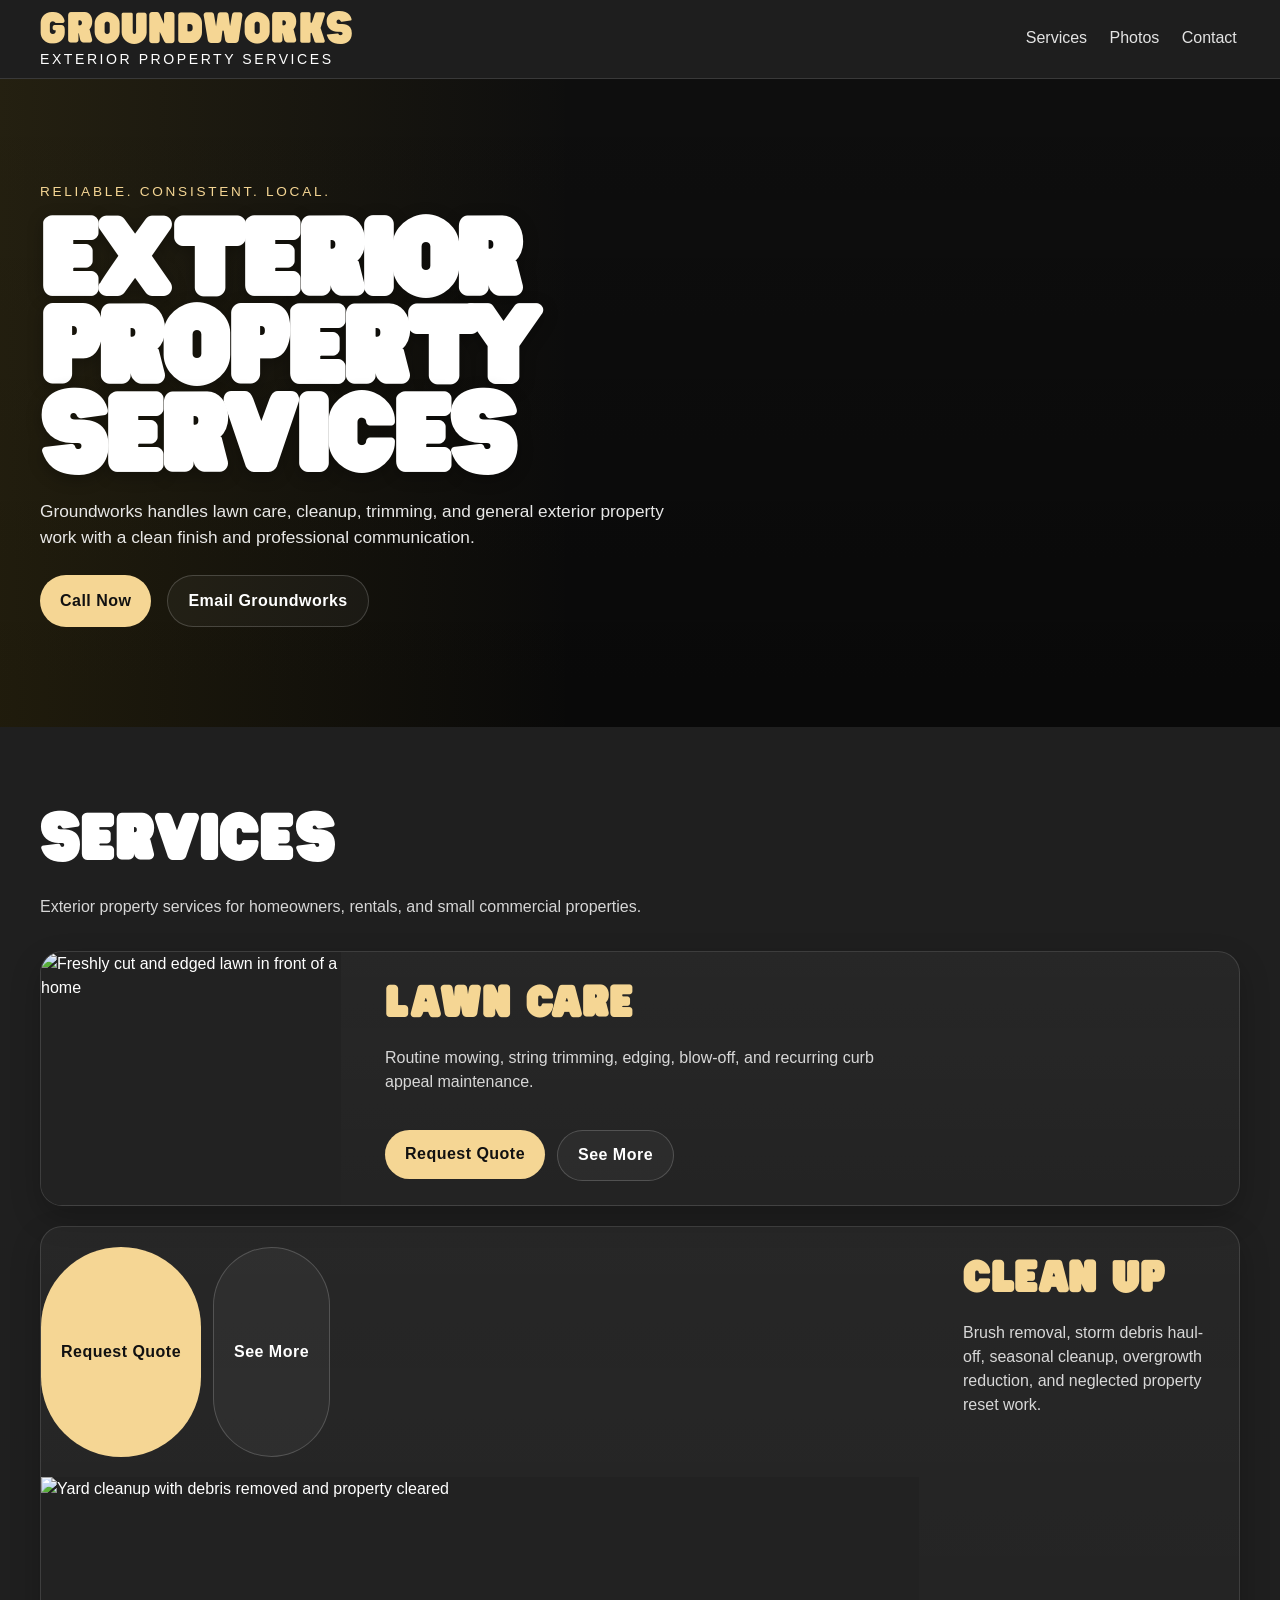
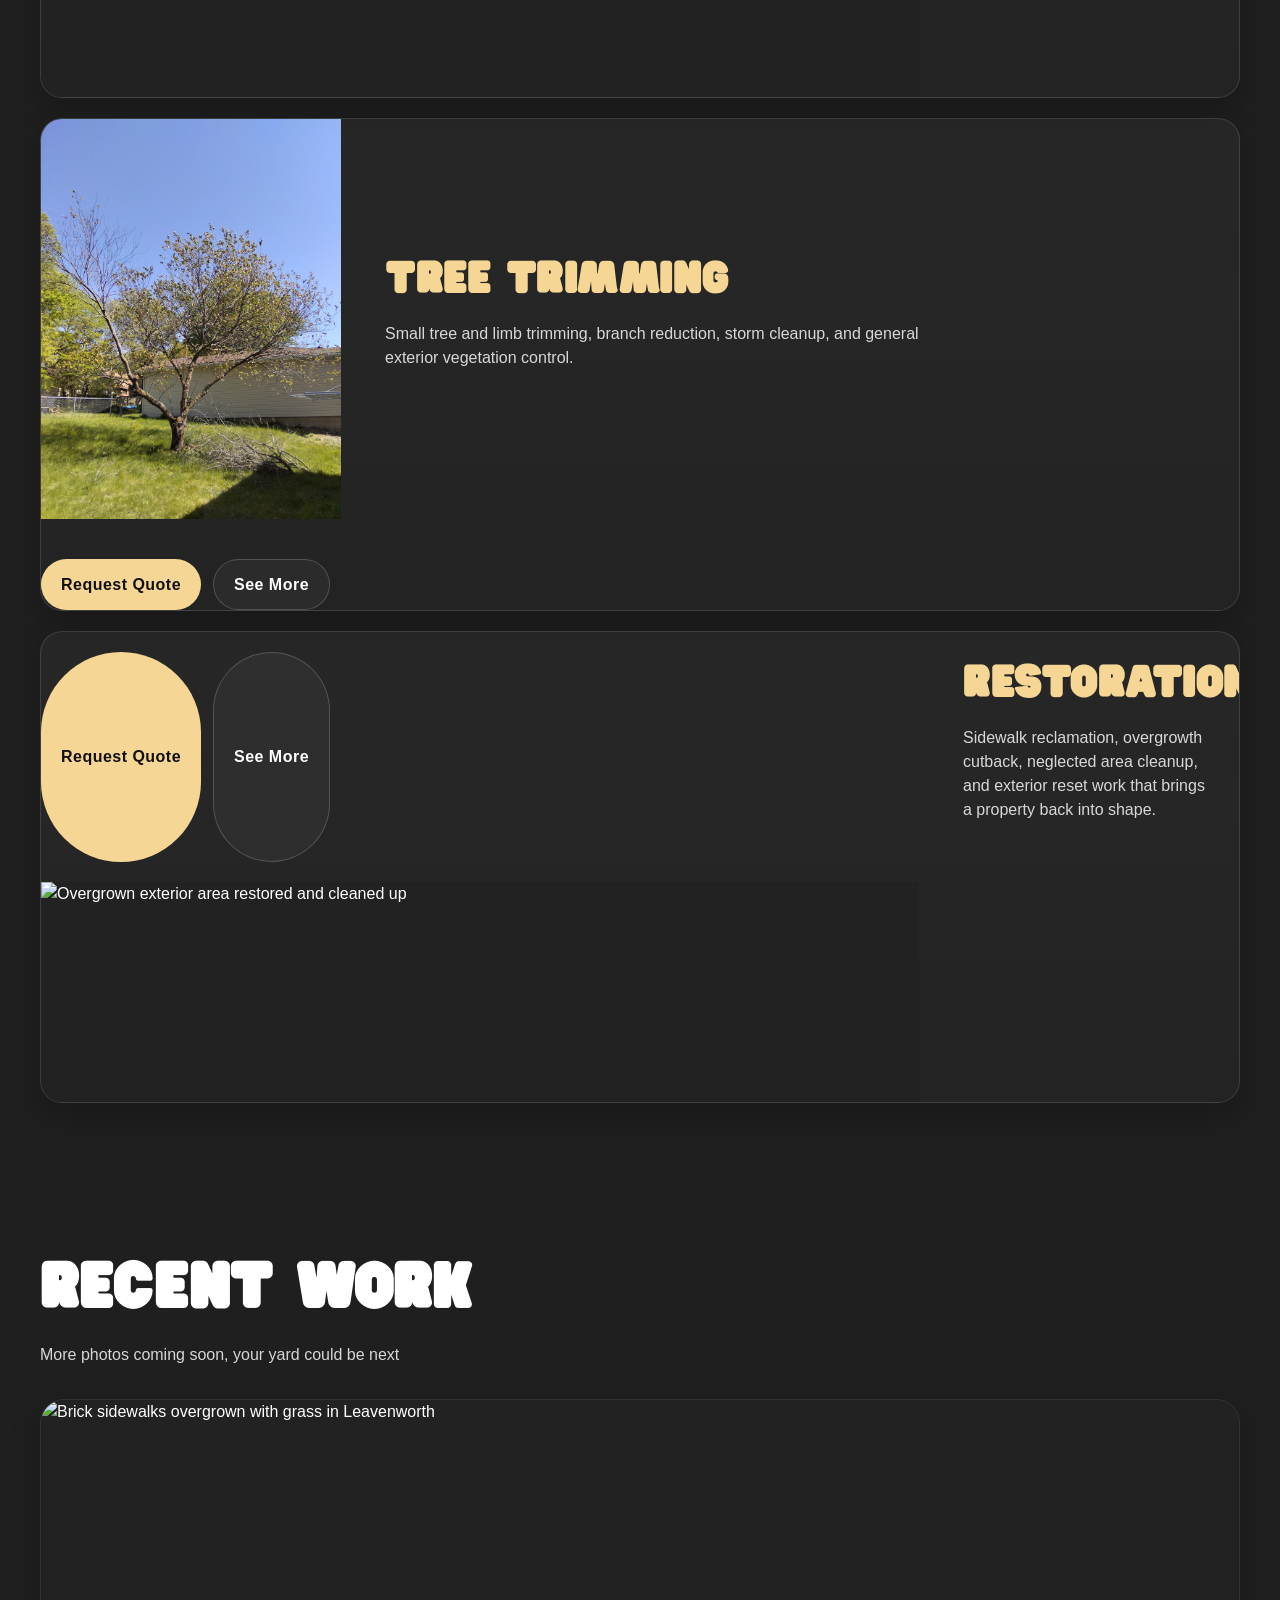
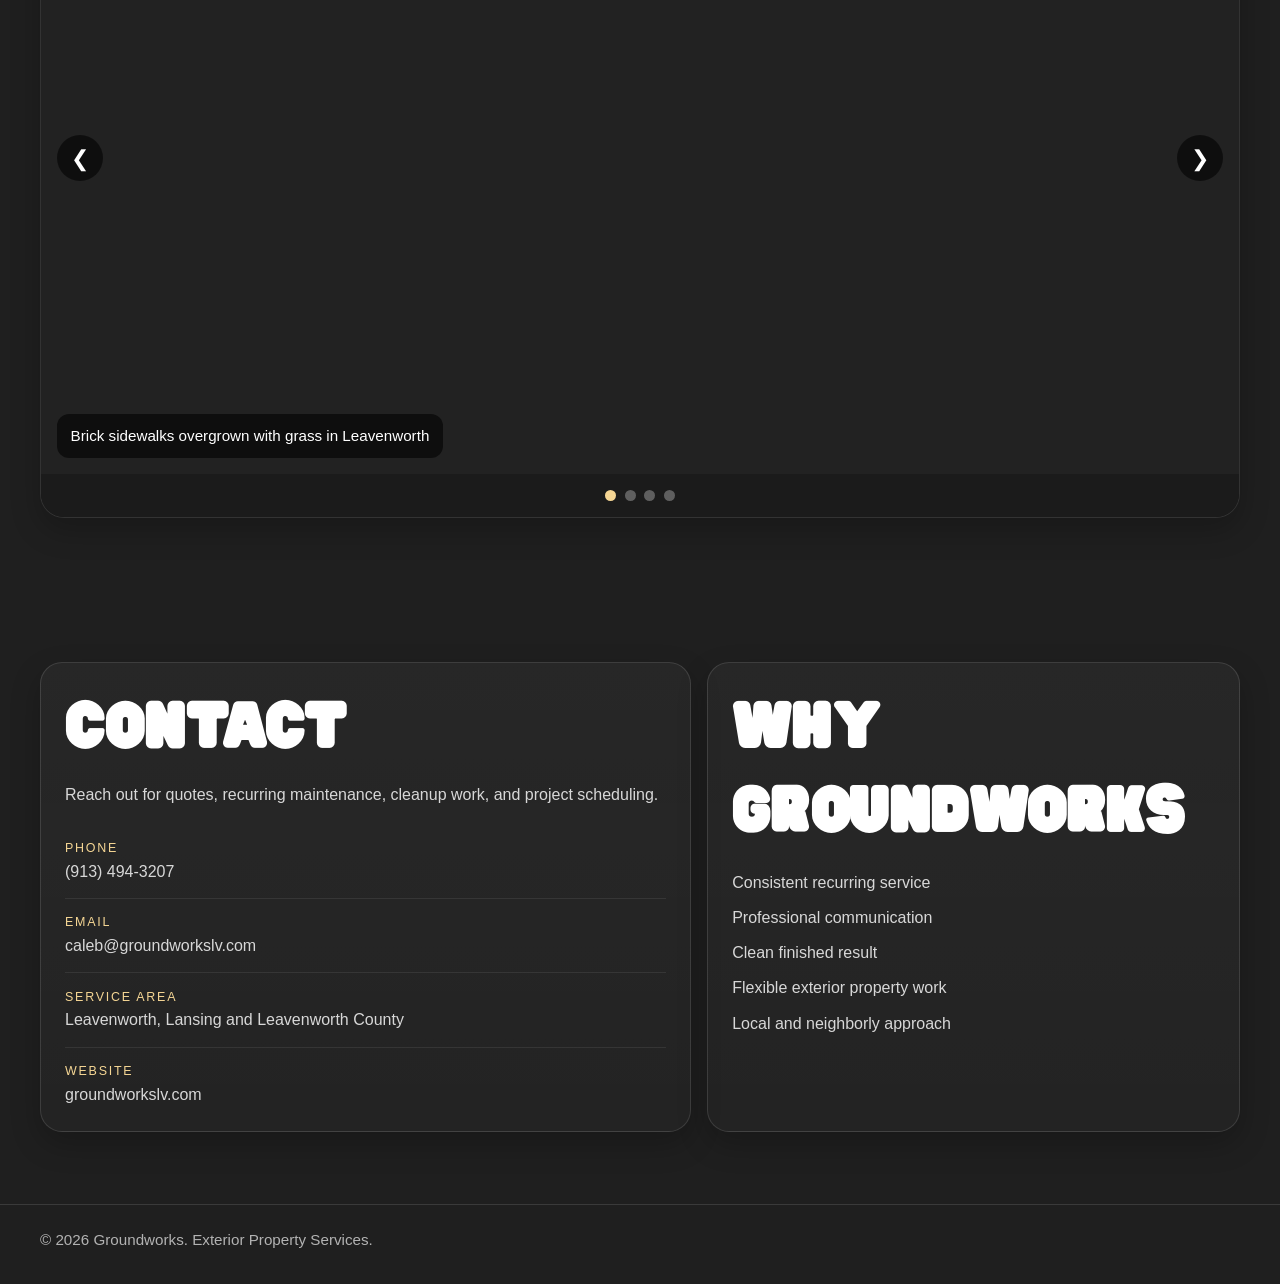
==== index.html @ 6b74489c "added service pages and buttons on main" ====
<!DOCTYPE html>
<html lang="en">
<head>
  <meta charset="UTF-8" />
  <meta name="viewport" content="width=device-width, initial-scale=1.0" />
  <title>Groundworks | Exterior Property Services</title>

  <!-- Favicon -->
  <link rel="icon" type="image/png" href="/favicon.png">

  <style>
    /* ========================================
       CUSTOM FONT SETUP
       ----------------------------------------
       Update these file paths to match your project.
       Example:
       /fonts/HitandRun-Regular.otf
       /fonts/PlacardNextWideRg.ttf
    ======================================== */
    @font-face {
      font-family: 'GroundworksDisplay';
      src: url('./fonts/HitandRun-Regular.otf') format('opentype');
      font-display: swap;
    }

    @font-face {
      font-family: 'GroundworksWide';
      src: url('./fonts/PlacardNextWideRg.ttf') format('truetype');
      font-display: swap;
    }

    /* ========================================
       BRAND VARIABLES
       b1cf94
       f5d694
       ----------------------------------------
       Replace these with your exact brand colors.
    ======================================== */
    :root {
      --bg: #1f1f1f;
      --bg-soft: #686868;
      --bg-card: #686868;
      --text: #ffffff;
      --text-soft: rgba(255, 255, 255, 0.82);
      --text-muted: rgba(255, 255, 255, 0.66);
      --accent: #f5d694;
      --border: rgba(255, 255, 255, 0.12);
      --shadow: 0 12px 30px rgba(0, 0, 0, 0.22);
      --max-width: 1200px;
      --radius: 22px;
    }

    /* ========================================
       RESET / BASE STYLES
    ======================================== */
    * {
      box-sizing: border-box;
      margin: 0;
      padding: 0;
    }

    html {
      scroll-behavior: smooth;
    }

    body {
      background: var(--bg);
      color: var(--text);
      font-family: Arial, Helvetica, sans-serif;
      line-height: 1.5;
    }

    img {
      display: block;
      width: 100%;
      height: auto;
    }

    a {
      color: inherit;
      text-decoration: none;
    }

    .container {
      width: min(100% - 2rem, var(--max-width));
      margin: 0 auto;
    }

    .section {
      padding: 4.5rem 0;
    }

    .section-title {
      font-family: 'GroundworksDisplay', Impact, sans-serif;
      font-size: clamp(2rem, 5vw, 3.5rem);
      letter-spacing: 0.04em;
      text-transform: uppercase;
      margin-bottom: 0.75rem;
    }

    .section-copy {
      max-width: 760px;
      color: var(--text-soft);
      margin-bottom: 2rem;
    }

    /* ========================================
       HEADER / NAVBAR
       ----------------------------------------
       This preserves the strong dark header look.
    ======================================== */
    .site-header {
      position: sticky;
      top: 0;
      z-index: 100;
      background: rgba(31, 31, 31, 0.94);
      border-bottom: 1px solid var(--border);
      backdrop-filter: blur(10px);
    }

    .nav-shell {
      min-height: 78px;
      display: flex;
      align-items: center;
      justify-content: space-between;
      gap: 1rem;
    }

    .brand {
      display: flex;
      flex-direction: column;
      line-height: 0.95;
    }

    .brand-main {
      font-family: 'GroundworksDisplay', Impact, sans-serif;
      font-size: clamp(1.9rem, 3vw, 2.7rem);
      text-transform: uppercase;
      color: var(--accent);
      letter-spacing: 0.04em;
    }

    .brand-sub {
      margin-top: 0.25rem;
      font-family: 'GroundworksWide', Impact, sans-serif;
      font-size: 0.88rem;
      text-transform: uppercase;
      letter-spacing: 0.18em;
      color: var(--text);
    }

    .nav-links {
      display: flex;
      align-items: center;
      gap: 1rem;
      flex-wrap: wrap;
    }

    .nav-links a {
      padding: 0.35rem 0.2rem;
      color: rgba(255,255,255,0.88);
      border-bottom: 2px solid transparent;
      transition: 0.2s ease;
    }

    .nav-links a:hover {
      color: var(--accent);
      border-color: var(--accent);
    }

    /* ========================================
       HERO
       ----------------------------------------
       Replace images/hero.jpg with your real image.
    ======================================== */
    .hero {
      position: relative;
      overflow: hidden;
      background:
        linear-gradient(rgba(0,0,0,0.55), rgba(0,0,0,0.72)),
        url('images/hero.jpg') center / cover no-repeat;
    }

    .hero::after {
      content: '';
      position: absolute;
      inset: 0;
      background: linear-gradient(90deg, rgba(215,177,38,0.11), transparent 45%);
      pointer-events: none;
    }

    .hero-inner {
      position: relative;
      z-index: 1;
      min-height: 72vh;
      display: grid;
      align-items: center;
      padding: 5rem 0;
    }

    .hero-copy {
      max-width: 780px;
    }

    .eyebrow {
      display: inline-block;
      margin-bottom: 1rem;
      font-size: 0.85rem;
      color: var(--accent);
      text-transform: uppercase;
      letter-spacing: 0.2em;
    }

    .hero h1 {
      font-family: 'GroundworksDisplay', Impact, sans-serif;
      font-size: clamp(3rem, 8vw, 6rem);
      line-height: 0.92;
      text-transform: uppercase;
      margin-bottom: 1rem;
      text-shadow: 0 4px 16px rgba(0,0,0,0.3);
    }

    .hero p {
      max-width: 650px;
      font-size: 1.08rem;
      color: rgba(255,255,255,0.9);
      margin-bottom: 1.5rem;
    }

    .hero-actions {
      display: flex;
      flex-wrap: wrap;
      gap: 1rem;
    }

    .btn {
      display: inline-flex;
      align-items: center;
      justify-content: center;
      min-height: 48px;
      padding: 0.8rem 1.25rem;
      border-radius: 999px;
      font-weight: 700;
      letter-spacing: 0.03em;
      transition: 0.2s ease;
    }

    .btn-primary {
      background: var(--accent);
      color: #111111;
    }

    .btn-primary:hover {
      transform: translateY(-1px);
      filter: brightness(1.04);
    }

    .btn-secondary {
      background: rgba(255,255,255,0.04);
      border: 1px solid rgba(255,255,255,0.18);
      color: var(--text);
    }

    .btn-secondary:hover {
      color: var(--accent);
      border-color: var(--accent);
    }

    /* ========================================
       SERVICES GRID
    ======================================== */
    .services-grid {
      display: grid;
      grid-template-columns: repeat(3, minmax(0, 1fr));
      gap: 1rem;
    }

    .service-card {
      background: linear-gradient(180deg, rgba(255,255,255,0.04), rgba(255,255,255,0.02));
      border: 1px solid var(--border);
      border-radius: var(--radius);
      padding: 1.5rem;
      box-shadow: var(--shadow);
    }

    .service-card h3 {
      font-family: 'GroundworksWide', Impact, sans-serif;
      font-size: 1.25rem;
      letter-spacing: 0.04em;
      text-transform: uppercase;
      color: var(--accent);
      margin-bottom: 0.65rem;
    }

    .service-card p {
      color: var(--text-soft);
      font-size: 0.98rem;
    }

    /* Keeps service cards organized with button at bottom */
    .service-card {
      display: flex;
      flex-direction: column;
      gap: 0.85rem;
    }

    /* Pushes the service card button to the bottom */
    .service-card .btn {
      margin-top: auto;
      width: fit-content;
    }

    /*Keeps buttons side-by-side*/
    .service-actions {
      display: flex;
      gap: 0.75rem;
      flex-wrap: wrap;
      margin-top: 1.25rem;
    }




    /* ========================================
       PHOTO CAROUSEL
       ----------------------------------------
       Replace the image paths with your real photos.
       Add or remove slides as needed.
    ======================================== */
    .carousel-shell {
      position: relative;
      border: 1px solid var(--border);
      border-radius: 24px;
      overflow: hidden;
      background: #171717;
      box-shadow: var(--shadow);
    }

    .carousel-track {
      display: flex;
      transition: transform 0.35s ease;
      will-change: transform;
    }

    .slide {
      min-width: 100%;
      position: relative;
      aspect-ratio: 16 / 9;
      background: #222222;
    }

    .slide img {
      width: 100%;
      height: 100%;
      object-fit: cover;
    }

    .slide-caption {
      position: absolute;
      left: 1rem;
      bottom: 1rem;
      max-width: calc(100% - 2rem);
      background: rgba(0,0,0,0.6);
      color: var(--text);
      padding: 0.65rem 0.85rem;
      border-radius: 12px;
      font-size: 0.95rem;
    }

    .carousel-btn {
      position: absolute;
      top: 50%;
      transform: translateY(-50%);
      z-index: 2;
      width: 46px;
      height: 46px;
      border: none;
      border-radius: 999px;
      background: rgba(0,0,0,0.58);
      color: #ffffff;
      font-size: 1.4rem;
      cursor: pointer;
    }

    .carousel-btn:hover {
      background: rgba(215,177,38,0.95);
      color: #111111;
    }

    .carousel-btn.prev {
      left: 1rem;
    }

    .carousel-btn.next {
      right: 1rem;
    }

    .carousel-dots {
      display: flex;
      justify-content: center;
      gap: 0.55rem;
      padding: 1rem;
      background: #1b1b1b;
    }

    .dot {
      width: 11px;
      height: 11px;
      border: none;
      border-radius: 999px;
      background: rgba(255,255,255,0.3);
      cursor: pointer;
    }

    .dot.active {
      background: var(--accent);
    }

    /* ========================================
       CONTACT SECTION
    ======================================== */
    .contact-grid {
      display: grid;
      grid-template-columns: 1.1fr 0.9fr;
      gap: 1rem;
    }

    .contact-card,
    .info-card {
      background: linear-gradient(180deg, rgba(255,255,255,0.04), rgba(255,255,255,0.02));
      border: 1px solid var(--border);
      border-radius: var(--radius);
      padding: 1.5rem;
      box-shadow: var(--shadow);
    }

    .contact-list {
      display: grid;
      gap: 0.9rem;
      margin-top: 1rem;
    }

    .contact-item {
      padding-bottom: 0.9rem;
      border-bottom: 1px solid rgba(255,255,255,0.08);
    }

    .contact-item:last-child {
      padding-bottom: 0;
      border-bottom: none;
    }

    .contact-label {
      font-size: 0.78rem;
      text-transform: uppercase;
      letter-spacing: 0.14em;
      color: var(--accent);
      margin-bottom: 0.12rem;
    }

    .contact-value {
      color: var(--text-soft);
      font-size: 1rem;
      word-break: break-word;
    }

    .mini-list {
      display: grid;
      gap: 0.7rem;
      margin-top: 1rem;
      color: var(--text-soft);
    }

    /* ========================================
       FOOTER
    ======================================== */
    .site-footer {
      border-top: 1px solid var(--border);
      padding: 1.5rem 0 2rem;
      color: var(--text-muted);
      font-size: 0.95rem;
    }

    /* ========================================
       MOBILE STYLES
    ======================================== */
    @media (max-width: 900px) {
      .services-grid,
      .contact-grid {
        grid-template-columns: 1fr;
      }
    }

    @media (max-width: 700px) {
      .nav-shell {
        flex-direction: column;
        align-items: flex-start;
        padding: 1rem 0;
      }

      .nav-links {
        justify-content: flex-start;
      }

      .hero-inner {
        min-height: auto;
        padding: 4rem 0;
      }

      .section {
        padding: 3.5rem 0;
      }

      .carousel-btn {
        width: 40px;
        height: 40px;
      }
    }

    /* ========================================
    STACKED SERVICES SECTION
    Alternating wide cards like the mockup
    ======================================== */
      .services-stack {
        display: grid;
        gap: 1.25rem;
      }

      .service-row {
        display: grid;
        grid-template-columns: 300px 1fr;
        gap: 1.25rem;
        align-items: stretch;
        background: linear-gradient(180deg, rgba(255,255,255,0.04), rgba(255,255,255,0.02));
        border: 1px solid var(--border);
        border-radius: var(--radius);
        overflow: hidden;
        box-shadow: var(--shadow);
      }

      .service-row-reverse {
        grid-template-columns: 1fr 300px;
      }

      .service-row-reverse .service-media {
        order: 2;
      }

      .service-row-reverse .service-content {
        order: 1;
      }

      .service-media {
        min-height: 220px;
        background: #222222;
      }

      .service-media img {
        width: 100%;
        height: 100%;
        object-fit: cover;
      }

      .service-content {
        display: flex;
        flex-direction: column;
        justify-content: center;
        padding: 1.5rem;
      }

      .service-content h3 {
        font-family: 'GroundworksDisplay', Impact, sans-serif;
        font-size: clamp(1.5rem, 4vw, 2.4rem);
        letter-spacing: 0.04em;
        text-transform: uppercase;
        color: var(--accent);
        margin-bottom: 0.75rem;
      }

      .service-content p {
        color: var(--text-soft);
        font-size: 1rem;
        max-width: 60ch;
        margin-bottom: 1rem;
      }

      .service-content .btn {
        align-self: flex-start;
      }

@media (max-width: 900px) {
  .service-row,
  .service-row-reverse {
    grid-template-columns: 1fr;
  }

  .service-row-reverse .service-media,
  .service-row-reverse .service-content {
    order: initial;
  }

  .service-media {
    min-height: 220px;
  }
}
  </style>
</head>
<body>
  <!-- ========================================
       HEADER
       ----------------------------------------
       Keep this if you want the same header style site-wide.
    ======================================== -->
  <header class="site-header">
    <div class="container nav-shell">
      <a href="#top" class="brand">
        <span class="brand-main">Groundworks</span>
        <span class="brand-sub">Exterior Property Services</span>
      </a>

      <nav class="nav-links">
        <a href="#services">Services</a>
        <a href="#photos">Photos</a>
        <a href="#contact">Contact</a>
      </nav>
    </div>
  </header>

  <main id="top">
    <!-- ========================================
         HERO
         ----------------------------------------
         Main intro section.
         Replace the phone, email, and hero image.
    ======================================== -->
    <section class="hero">
      <div class="container hero-inner">
        <div class="hero-copy">
          <span class="eyebrow">Reliable. Consistent. Local.</span>
          <h1>Exterior Property Services</h1>
          <p>
            Groundworks handles lawn care, cleanup, trimming, and general exterior property work with a clean finish and professional communication.
          </p>

          <div class="hero-actions">
            <a class="btn btn-primary" href="tel:9134943207">Call Now</a>
            <a class="btn btn-secondary" href="mailto:caleb@groundworkslv.com">Email Groundworks</a>
          </div>
        </div>
      </div>
    </section>

    <!-- ========================================
     SERVICES
     Replace the current 3-card grid with this
    ======================================== -->
    <section id="services" class="section">
      <div class="container">
        <h2 class="section-title">Services</h2>
        <p class="section-copy">
          Exterior property services for homeowners, rentals, and small commercial properties.
        </p>

        <div class="services-stack">
          <article class="service-row">
            <div class="service-media">
              <img src="images/IMG_0556.jpg" alt="Freshly cut and edged lawn in front of a home" />
            </div>

            <div class="service-content">
              <h3>Lawn Care</h3>
              <p>
                Routine mowing, string trimming, edging, blow-off, and recurring curb appeal maintenance.
              </p>
            <div class="service-actions">
              <a class="btn btn-primary" href="quote.html">
                Request Quote
              </a>

              <a class="btn btn-secondary" href="lawn-care.html">
                See More
              </a>
            </div>
            </div>
          </article>

          <article class="service-row service-row-reverse">
            <div class="service-media">
              <img src="images/IMG_0481.jpg" alt="Yard cleanup with debris removed and property cleared" />
            </div>

            <div class="service-content">
              <h3>Clean Up</h3>
              <p>
                Brush removal, storm debris haul-off, seasonal cleanup, overgrowth reduction, and neglected property reset work.
              </p>
            </div>
                        <div class="service-actions">
              <a class="btn btn-primary" href="quote.html">
                Request Quote
              </a>

              <a class="btn btn-secondary" href="clean-up.html">
                See More
              </a>
            </div>
          </article>

          <article class="service-row">
            <div class="service-media">
              <img src="images/IMG_0544.jpg" alt="Tree limbs being trimmed back from a yard" />
            </div>

            <div class="service-content">
              <h3>Tree Trimming</h3>
              <p>
                Small tree and limb trimming, branch reduction, storm cleanup, and general exterior vegetation control.
              </p>
            </div>
                        <div class="service-actions">
              <a class="btn btn-primary" href="quote.html">
                Request Quote
              </a>

              <a class="btn btn-secondary" href="tree-trimming.html">
                See More
              </a>
            </div>
          </article>

          <article class="service-row service-row-reverse">
            <div class="service-media">
              <img src="images/IMG_0559.jpg" alt="Overgrown exterior area restored and cleaned up" />
            </div>

            <div class="service-content">
              <h3>Restoration</h3>
              <p>
                Sidewalk reclamation, overgrowth cutback, neglected area cleanup, and exterior reset work that brings a property back into shape.
              </p>
            </div>
                        <div class="service-actions">
              <a class="btn btn-primary" href="quote.html">
                Request Quote
              </a>

              <a class="btn btn-secondary" href="restoration.html">
                See More
              </a>
            </div>
          </article>
        </div>
      </div>
    </section>

    <!-- ========================================
         PHOTO CAROUSEL
         ----------------------------------------
         Replace each image src with your real photos.
         Add more .slide blocks if needed.
    ======================================== -->
    <section id="photos" class="section">
      <div class="container">
        <h2 class="section-title">Recent Work</h2>
        <p class="section-copy">
          More photos coming soon, your yard could be next
        </p>

        <div class="carousel-shell" aria-label="Project photos carousel">
          <button class="carousel-btn prev" type="button" aria-label="Previous photo">&#10094;</button>

          <div class="carousel-track">
            <div class="slide">
              <img src="images/100_0237.JPG" alt="Brick sidewalks overgrown with grass in Leavenworth" />
              <div class="slide-caption">Brick sidewalks overgrown with grass in Leavenworth</div>
            </div>

            <div class="slide">
              <img src="images/IMG_0558.jpg" alt="Brick sidewalks now trimmed and edged clean" />
              <div class="slide-caption">Sidewalk reclamation - Work in Progress</div>
            </div>

            <div class="slide">
              <img src="images/100_0317.JPG" alt="A 1000lb branch from an oak tree, on top of a smashed mailbox in a front yard of a house" />
              <div class="slide-caption">Fallen branches after storms can be a nuisance - wood's pretty heavy</div>
            </div>

            <div class="slide">
              <img src="images/IMG_0437.jpg" alt="The branch all chopped up seperated into piles by the curb" />
              <div class="slide-caption">Brush removal and property cleanup</div>
            </div>


          </div>

          <button class="carousel-btn next" type="button" aria-label="Next photo">&#10095;</button>

          <div class="carousel-dots" aria-label="Carousel navigation">
            <button class="dot active" type="button" aria-label="Go to slide 1"></button>
            <button class="dot" type="button" aria-label="Go to slide 2"></button>
            <button class="dot" type="button" aria-label="Go to slide 3"></button>
            <button class="dot" type="button" aria-label="Go to slide 4"></button>
          </div>
        </div>
      </div>
    </section>

    <!-- ========================================
         CONTACT
         ----------------------------------------
         Replace every placeholder with your real contact info.
    ======================================== -->
    <section id="contact" class="section">
      <div class="container contact-grid">
        <div class="contact-card">
          <h2 class="section-title">Contact</h2>
          <p class="section-copy">
            Reach out for quotes, recurring maintenance, cleanup work, and project scheduling.
          </p>

          <div class="contact-list">
            <div class="contact-item">
              <div class="contact-label">Phone</div>
              <div class="contact-value"><a href="tel:9134943207">(913) 494-3207</a></div>
            </div>

            <div class="contact-item">
              <div class="contact-label">Email</div>
              <div class="contact-value"><a href="mailto:caleb@groundworkslv.com">caleb@groundworkslv.com</a></div>
            </div>

            <div class="contact-item">
              <div class="contact-label">Service Area</div>
              <div class="contact-value">Leavenworth, Lansing and Leavenworth County</div>
            </div>

            <div class="contact-item">
              <div class="contact-label">Website</div>
              <div class="contact-value"><a href="https://groundworkslv.com">groundworkslv.com</a></div>
            </div>
          </div>
        </div>

        <aside class="info-card">
          <h2 class="section-title">Why Groundworks</h2>
          <div class="mini-list">
            <div>Consistent recurring service</div>
            <div>Professional communication</div>
            <div>Clean finished result</div>
            <div>Flexible exterior property work</div>
            <div>Local and neighborly approach</div>
          </div>
        </aside>
      </div>
    </section>
  </main>

  <footer class="site-footer">
    <div class="container">
      <p>© 2026 Groundworks. Exterior Property Services.</p>
    </div>
  </footer>

  <script>
    /* ========================================
       SIMPLE CAROUSEL LOGIC
       ----------------------------------------
       This powers the photo slider.
       It is plain JavaScript so you can drop this
       straight into a static HTML file.
    ======================================== */
    const track = document.querySelector('.carousel-track');
    const slides = Array.from(document.querySelectorAll('.slide'));
    const prevButton = document.querySelector('.carousel-btn.prev');
    const nextButton = document.querySelector('.carousel-btn.next');
    const dots = Array.from(document.querySelectorAll('.dot'));

    let currentIndex = 0;

    // Moves the slide strip to the current index.
    function updateCarousel() {
      track.style.transform = `translateX(-${currentIndex * 100}%)`;

      dots.forEach((dot, index) => {
        dot.classList.toggle('active', index === currentIndex);
      });
    }

    // Shows the next slide and loops back to the start.
    nextButton.addEventListener('click', () => {
      currentIndex = (currentIndex + 1) % slides.length;
      updateCarousel();
    });

    // Shows the previous slide and loops to the end.
    prevButton.addEventListener('click', () => {
      currentIndex = (currentIndex - 1 + slides.length) % slides.length;
      updateCarousel();
    });

    // Lets each dot jump directly to its slide.
    dots.forEach((dot, index) => {
      dot.addEventListener('click', () => {
        currentIndex = index;
        updateCarousel();
      });
    });

    // Auto-advance every 5 seconds.
    // Delete this block if you do not want auto-rotation.
    setInterval(() => {
      currentIndex = (currentIndex + 1) % slides.length;
      updateCarousel();
    }, 5000);
  </script>
</body>
</html>
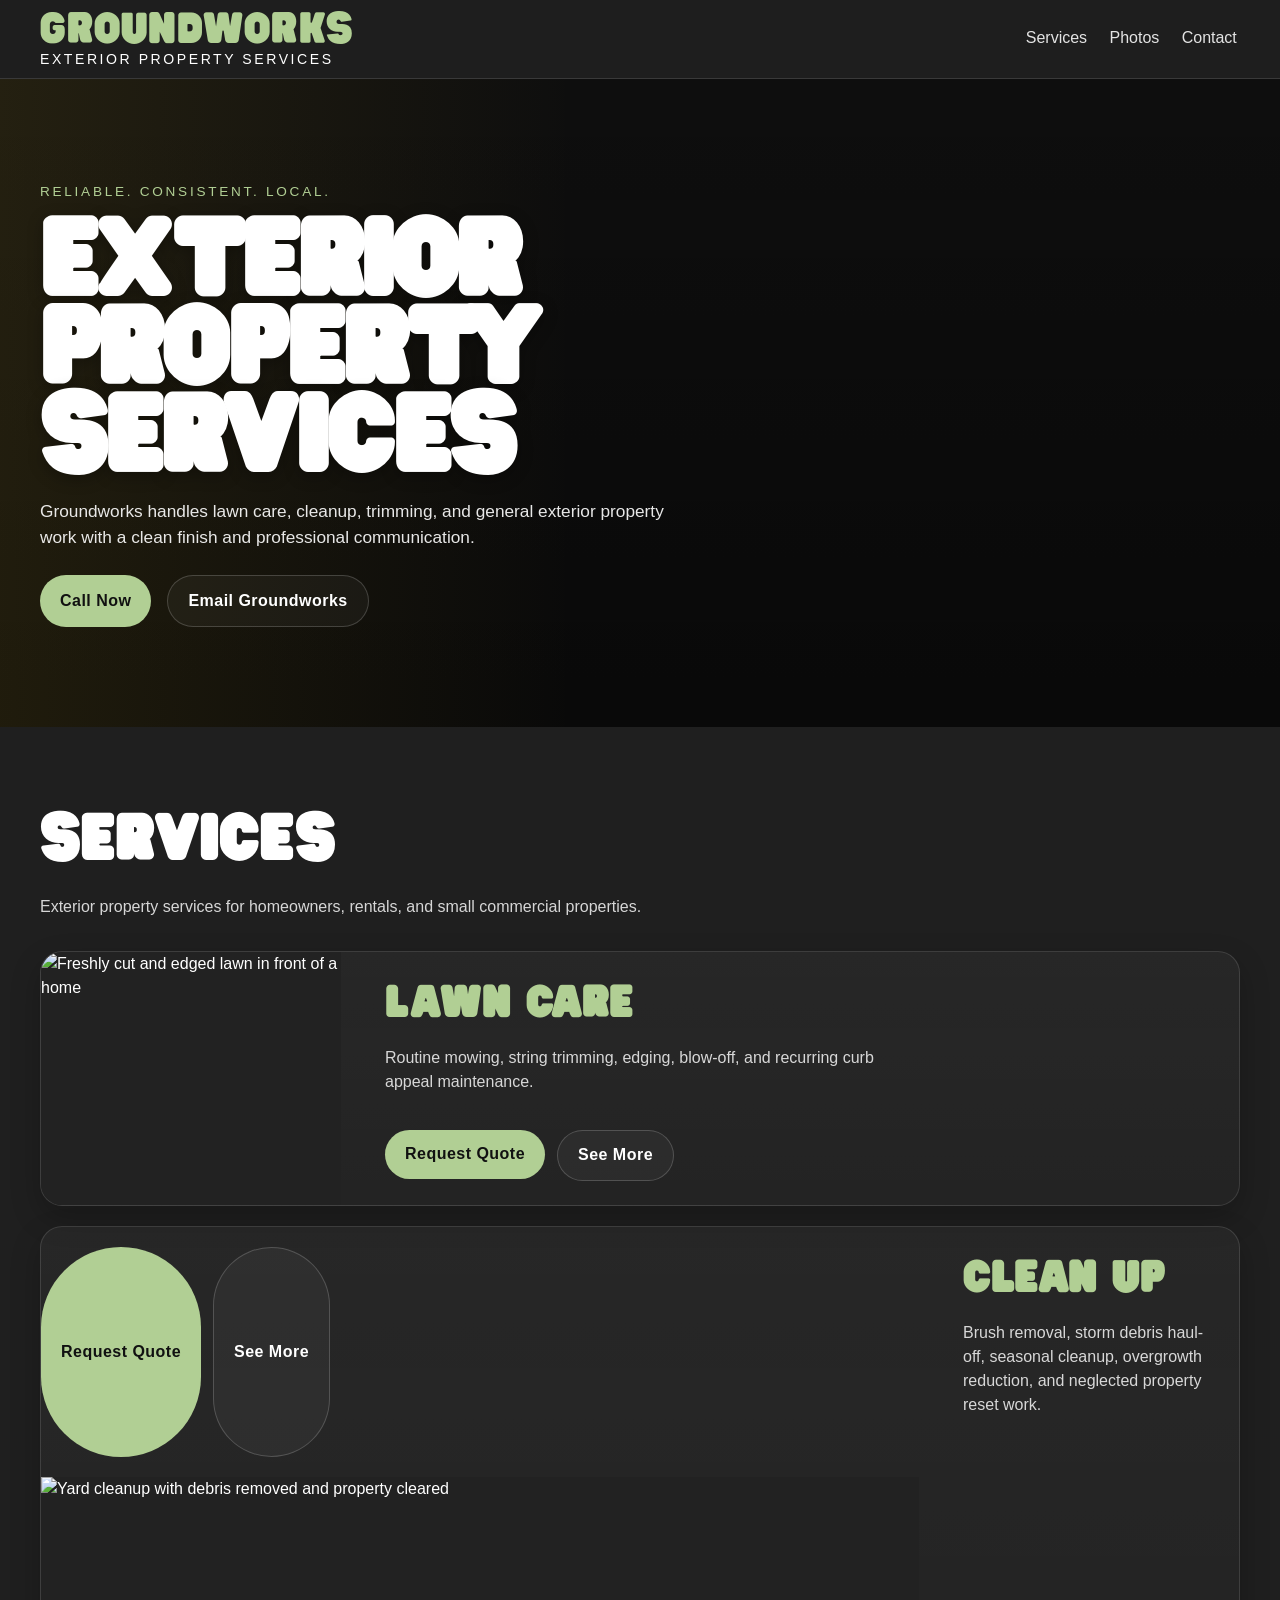
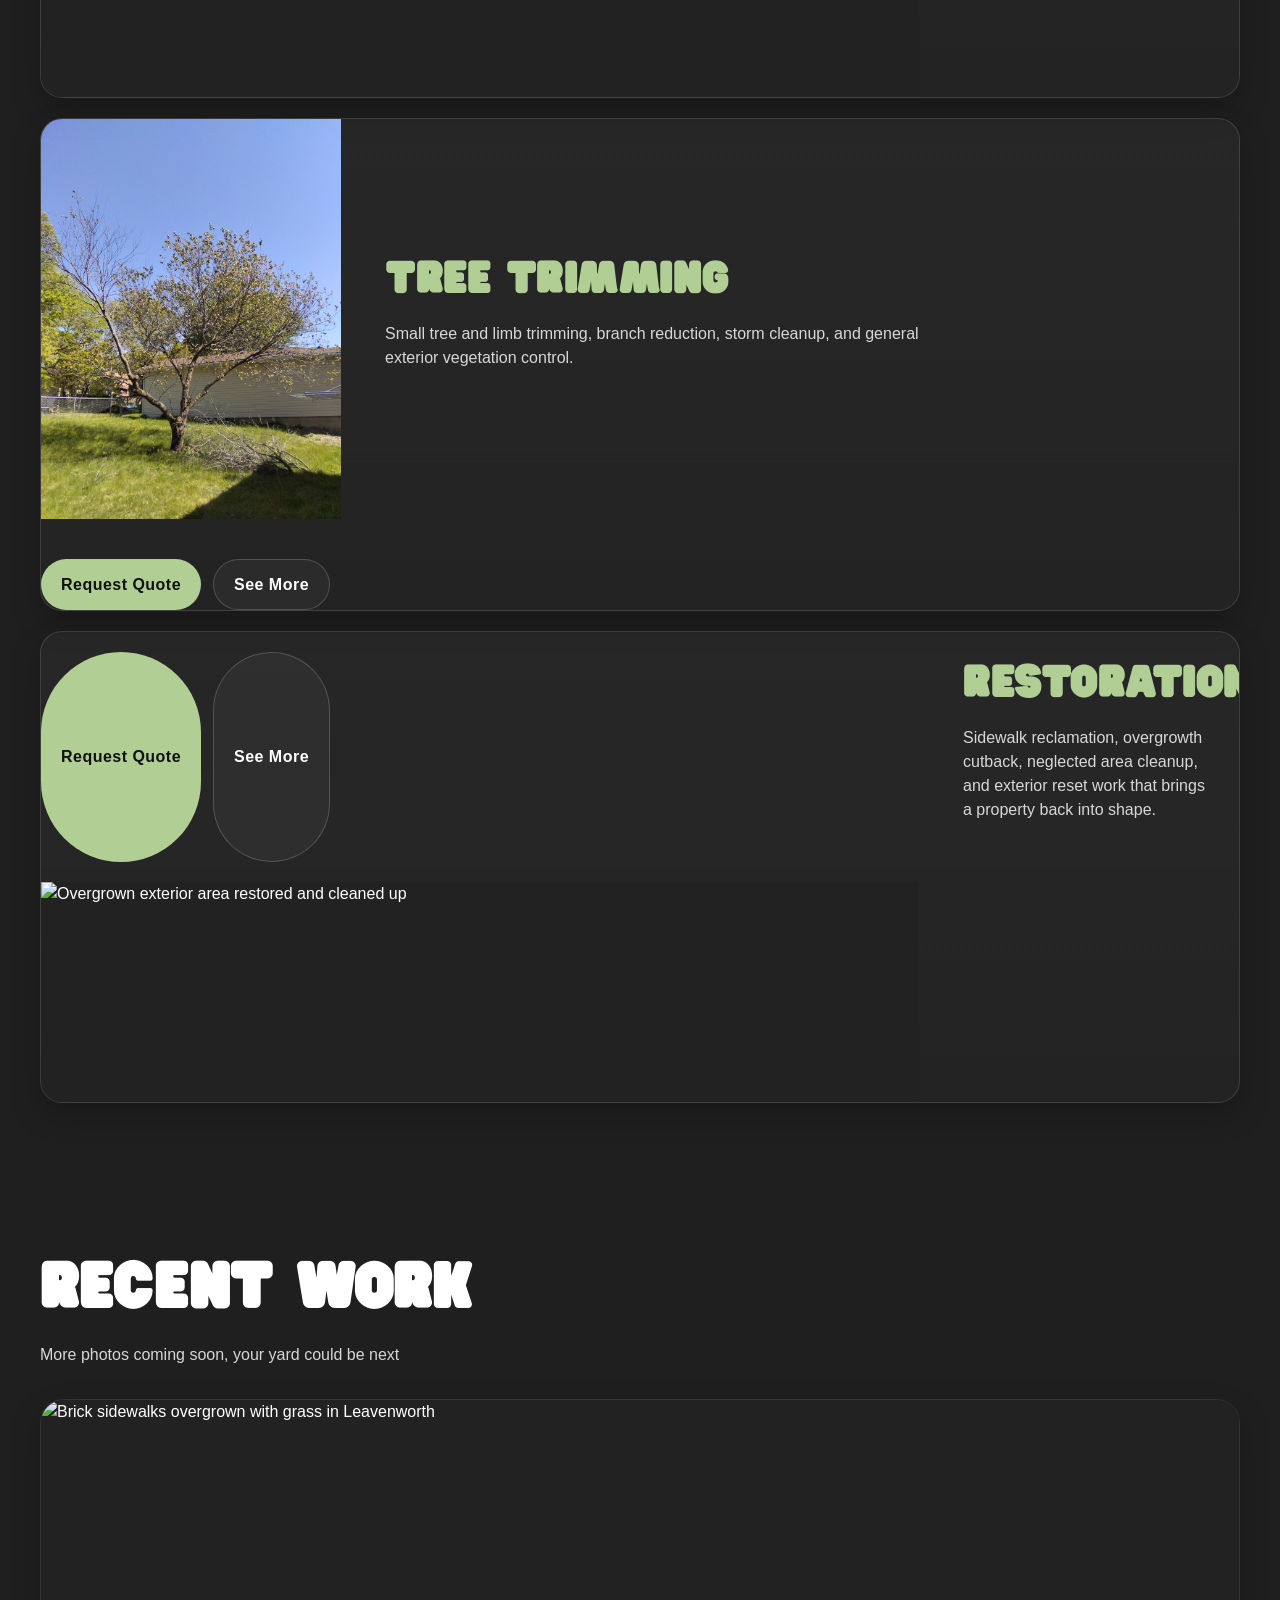
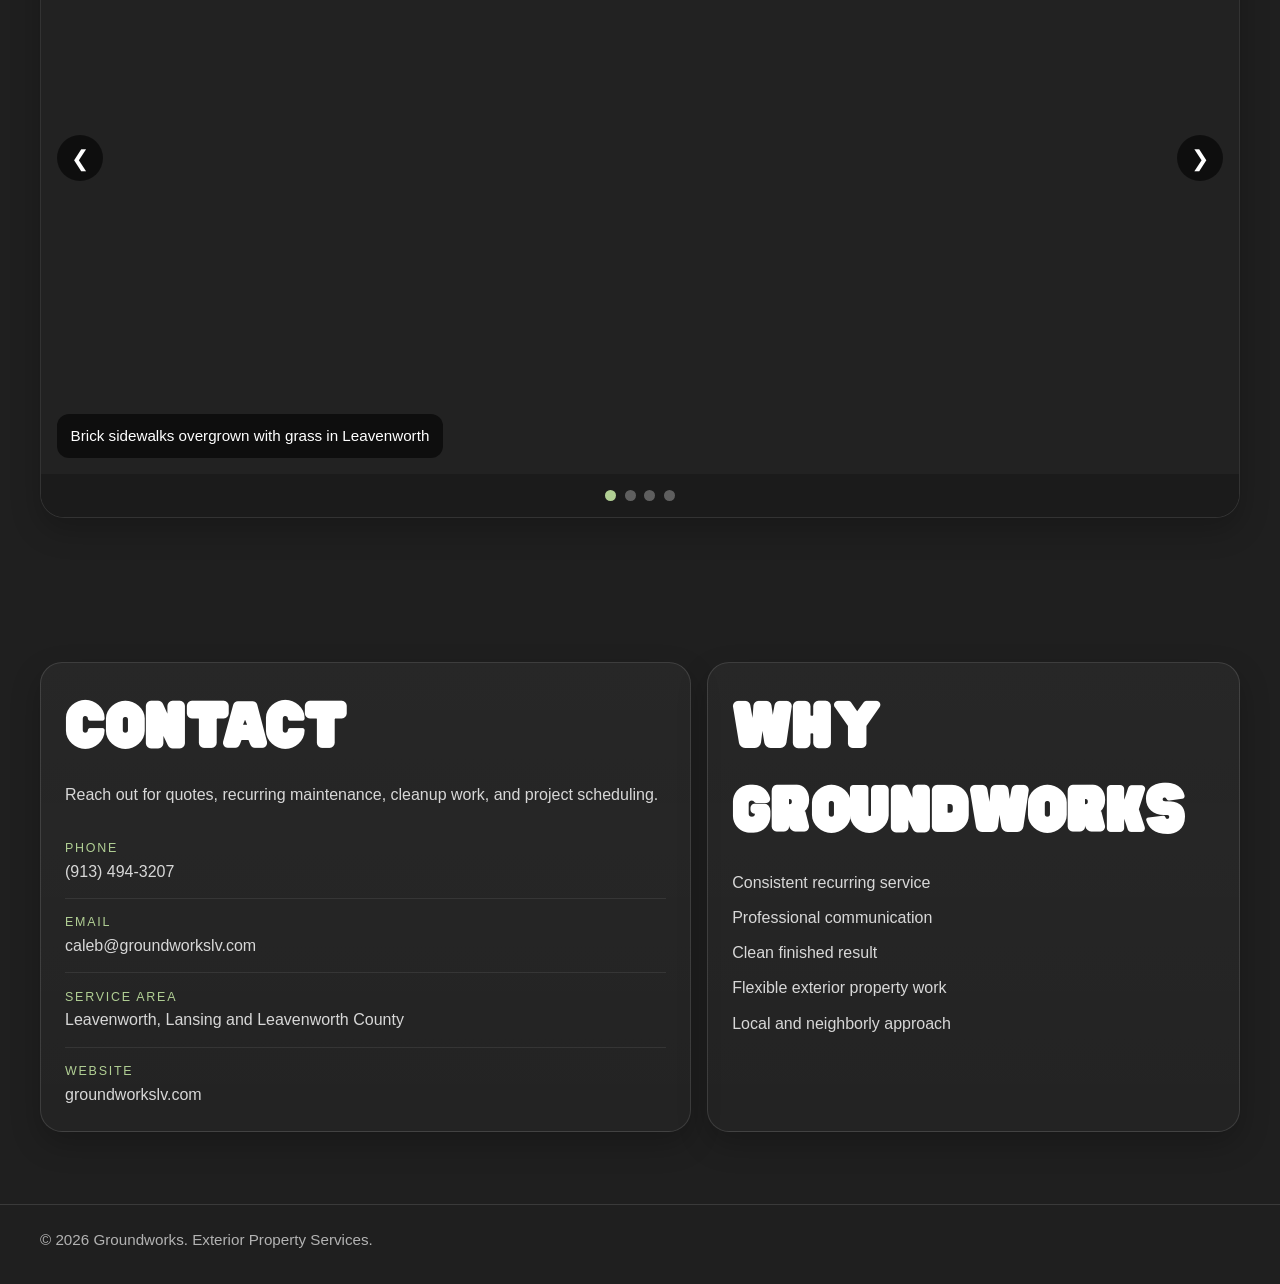
==== commit 342bf2c9: "changed color" ====
--- a/index.html
+++ b/index.html
@@ -43,7 +43,7 @@
       --text: #ffffff;
       --text-soft: rgba(255, 255, 255, 0.82);
       --text-muted: rgba(255, 255, 255, 0.66);
-      --accent: #f5d694;
+      --accent: #b1cf94;
       --border: rgba(255, 255, 255, 0.12);
       --shadow: 0 12px 30px rgba(0, 0, 0, 0.22);
       --max-width: 1200px;
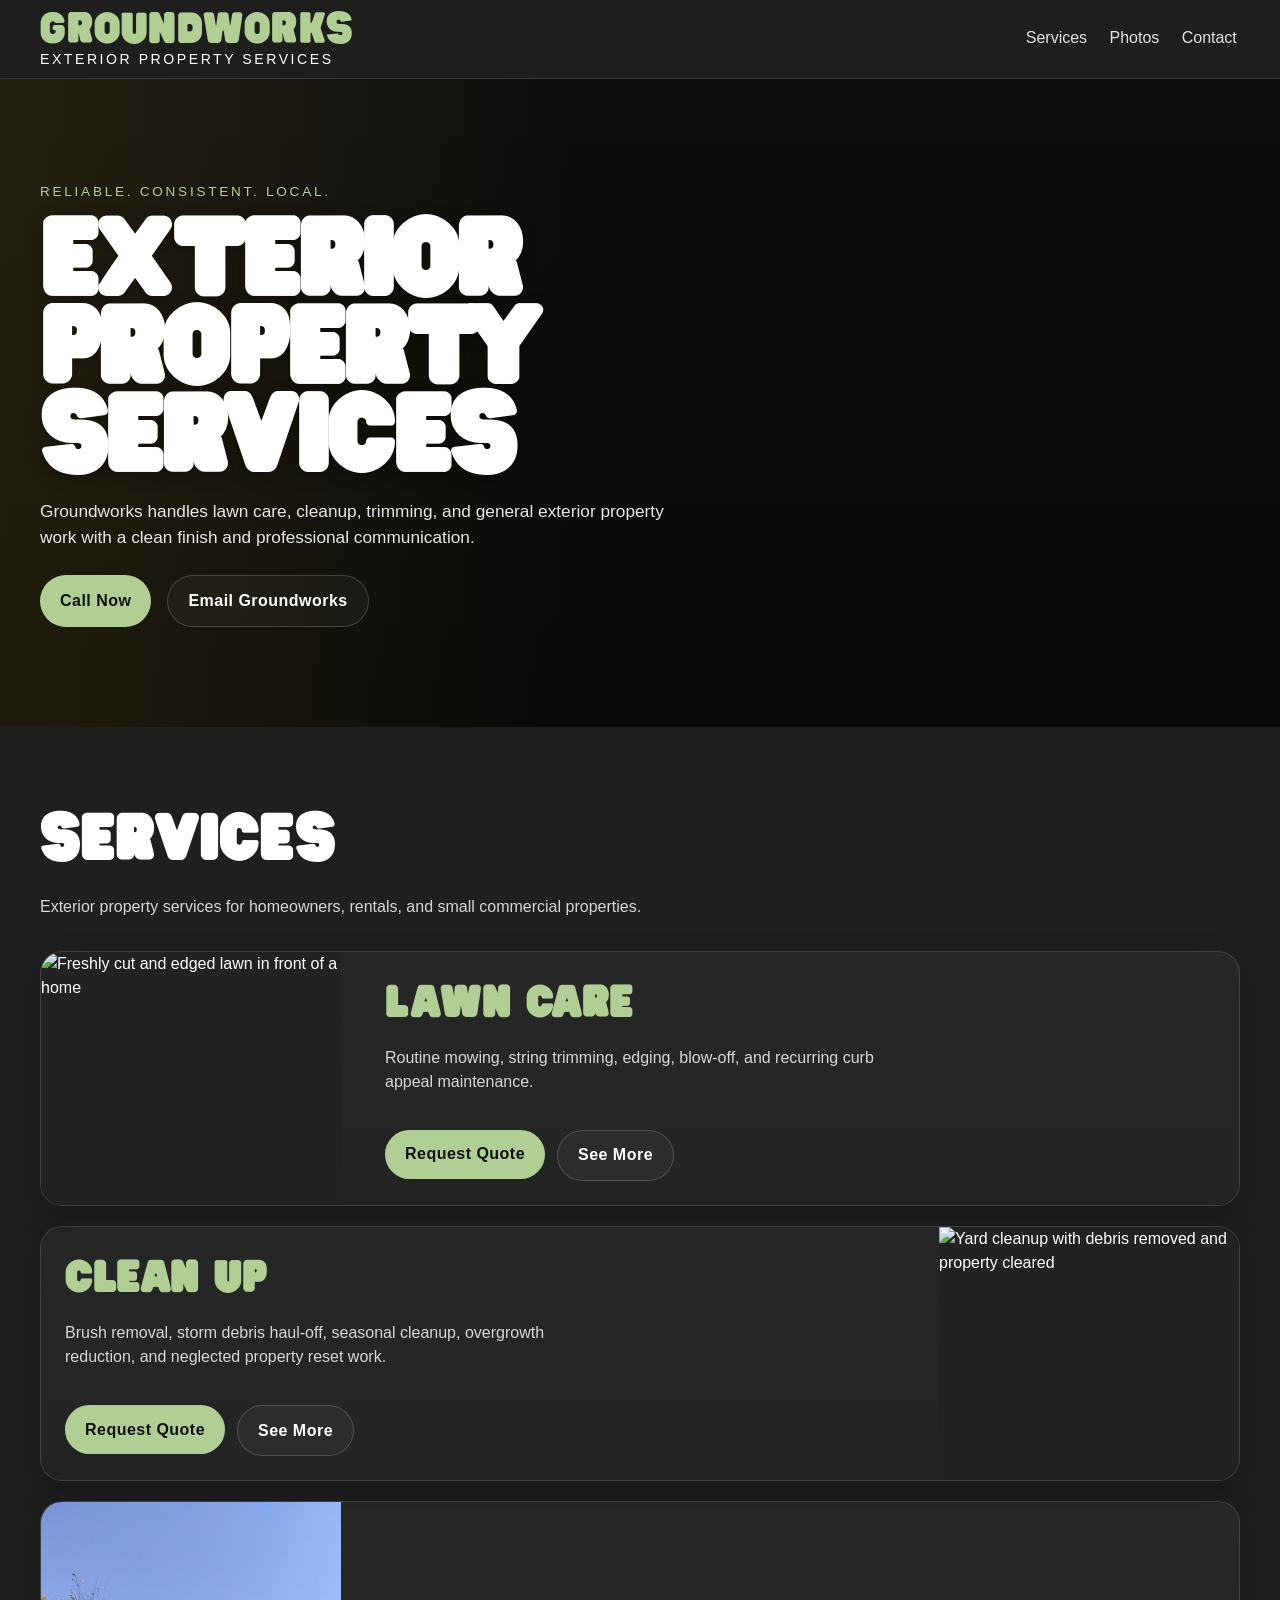
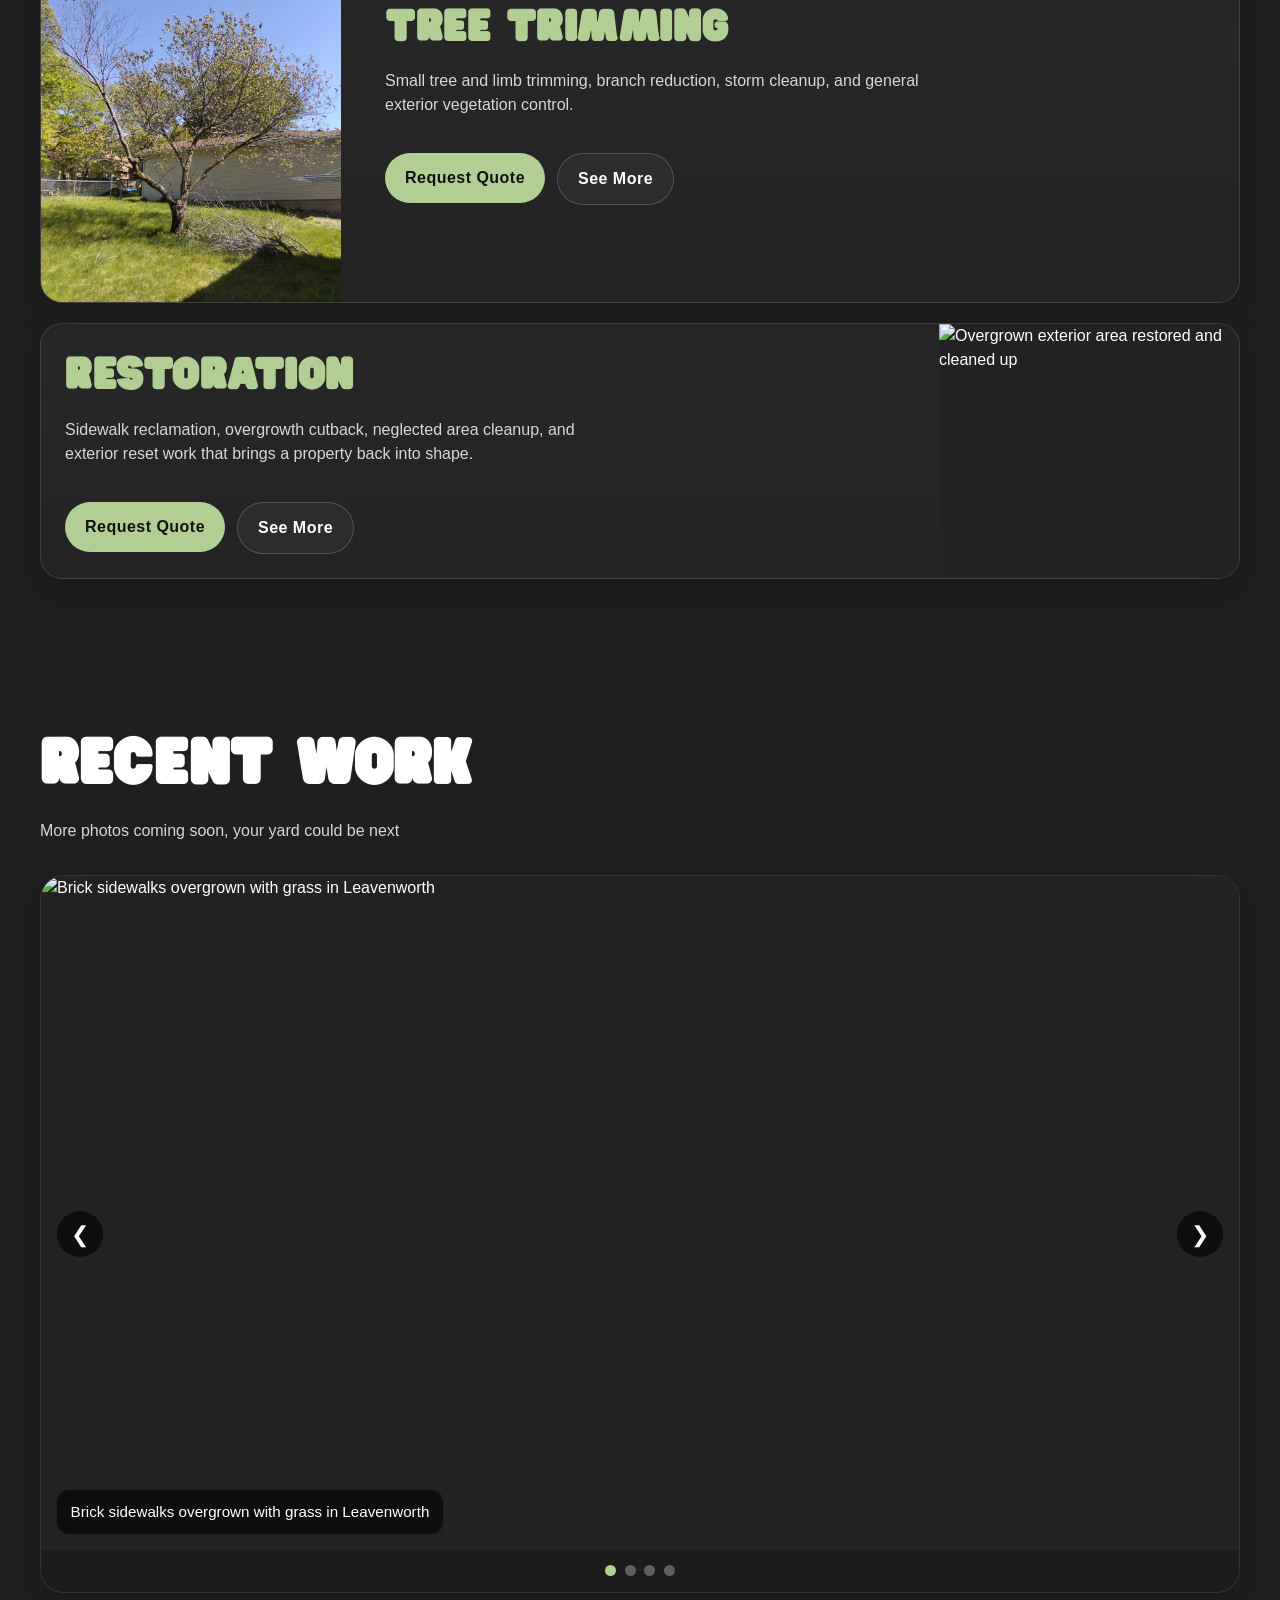
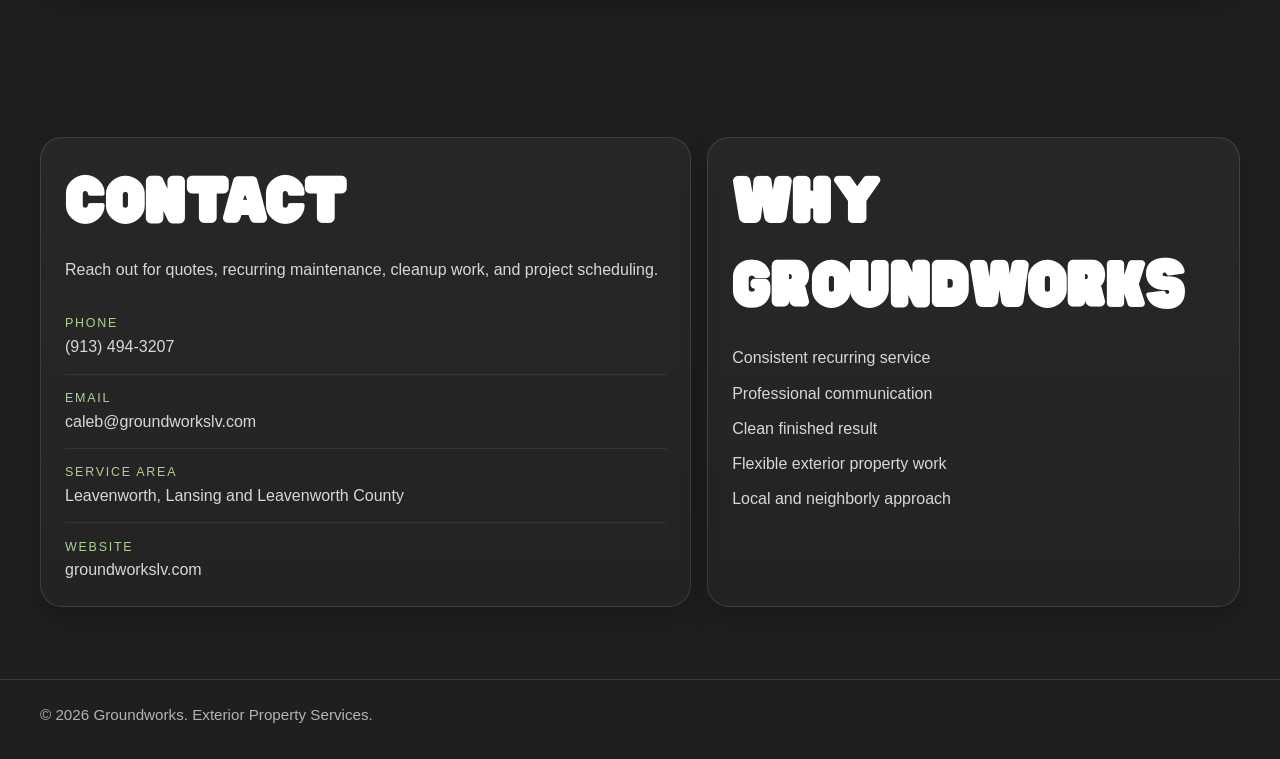
==== commit d27bcb57: "fixed html divs" ====
--- a/index.html
+++ b/index.html
@@ -694,7 +694,6 @@
               <p>
                 Brush removal, storm debris haul-off, seasonal cleanup, overgrowth reduction, and neglected property reset work.
               </p>
-            </div>
                         <div class="service-actions">
               <a class="btn btn-primary" href="quote.html">
                 Request Quote
@@ -703,6 +702,7 @@
               <a class="btn btn-secondary" href="clean-up.html">
                 See More
               </a>
+            </div>
             </div>
           </article>
 
@@ -716,8 +716,7 @@
               <p>
                 Small tree and limb trimming, branch reduction, storm cleanup, and general exterior vegetation control.
               </p>
-            </div>
-                        <div class="service-actions">
+              <div class="service-actions">
               <a class="btn btn-primary" href="quote.html">
                 Request Quote
               </a>
@@ -725,6 +724,7 @@
               <a class="btn btn-secondary" href="tree-trimming.html">
                 See More
               </a>
+            </div>
             </div>
           </article>
 
@@ -738,7 +738,6 @@
               <p>
                 Sidewalk reclamation, overgrowth cutback, neglected area cleanup, and exterior reset work that brings a property back into shape.
               </p>
-            </div>
                         <div class="service-actions">
               <a class="btn btn-primary" href="quote.html">
                 Request Quote
@@ -747,6 +746,7 @@
               <a class="btn btn-secondary" href="restoration.html">
                 See More
               </a>
+            </div>
             </div>
           </article>
         </div>
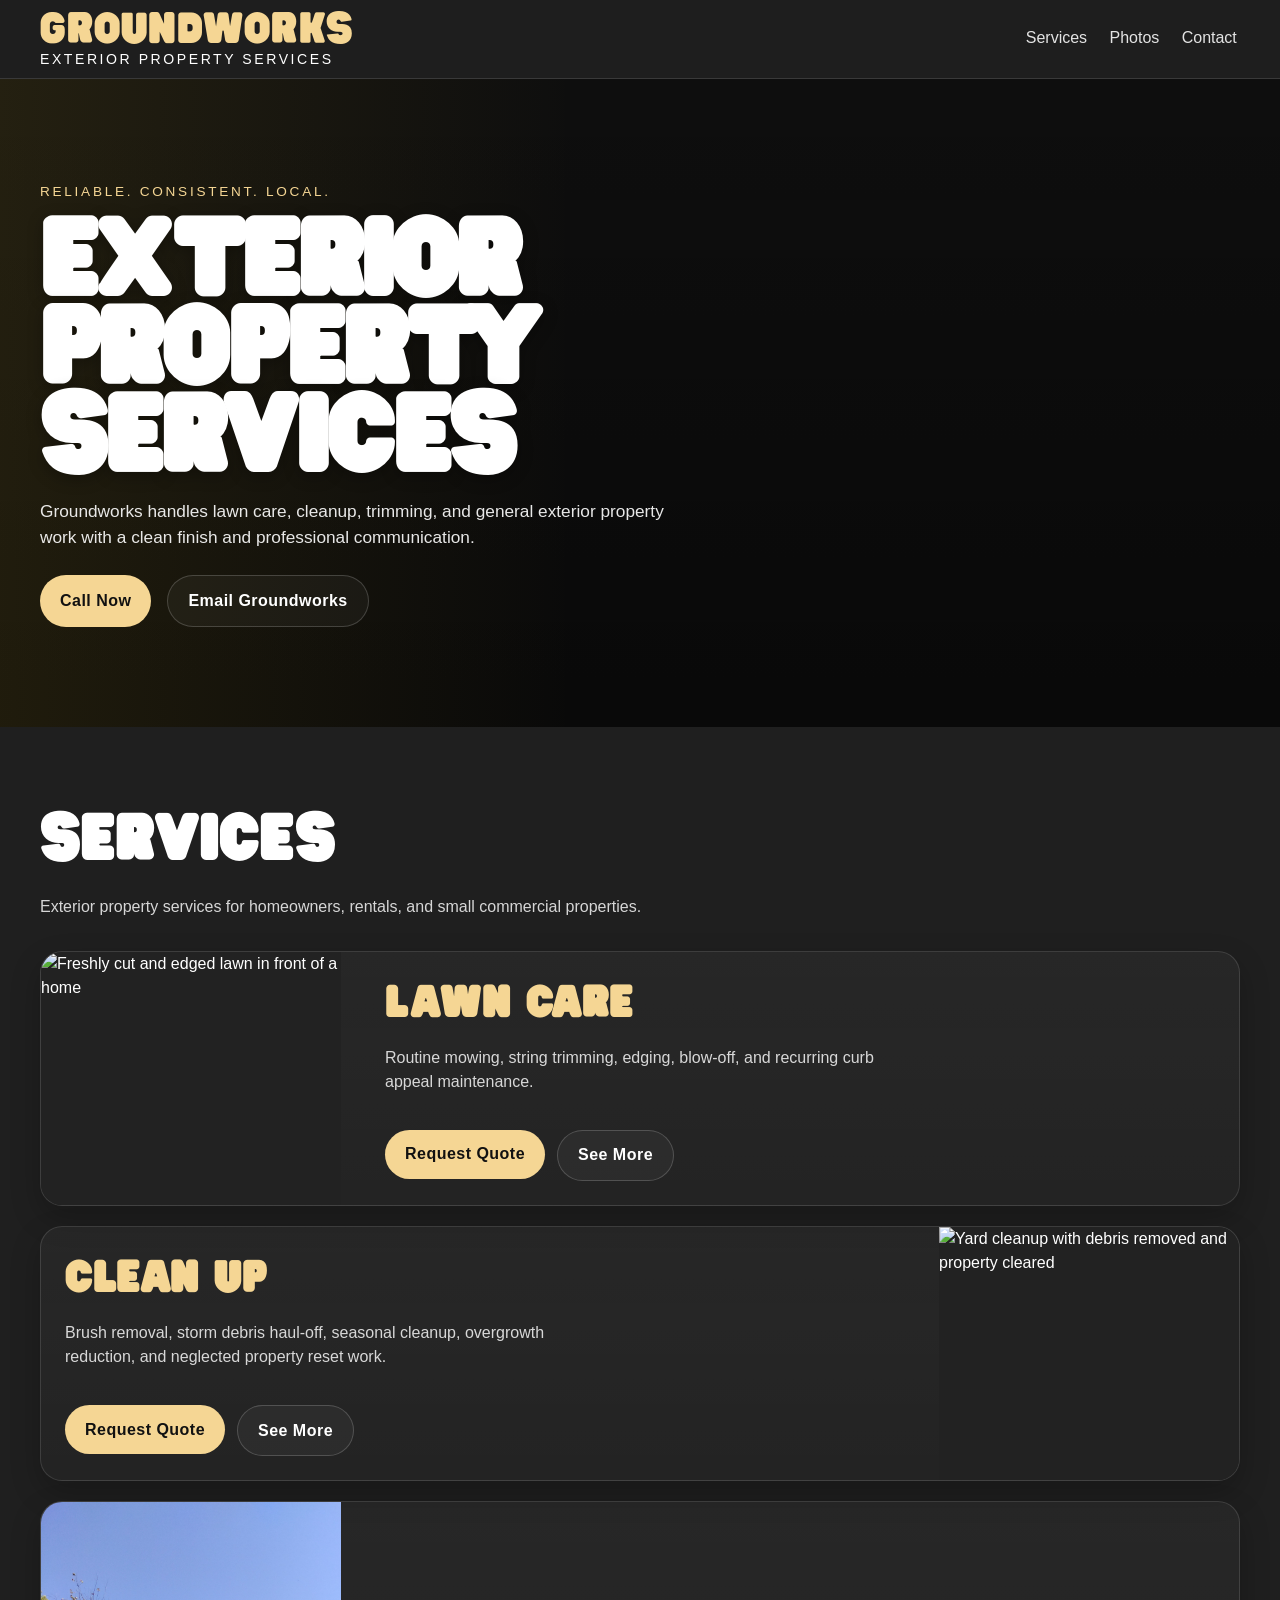
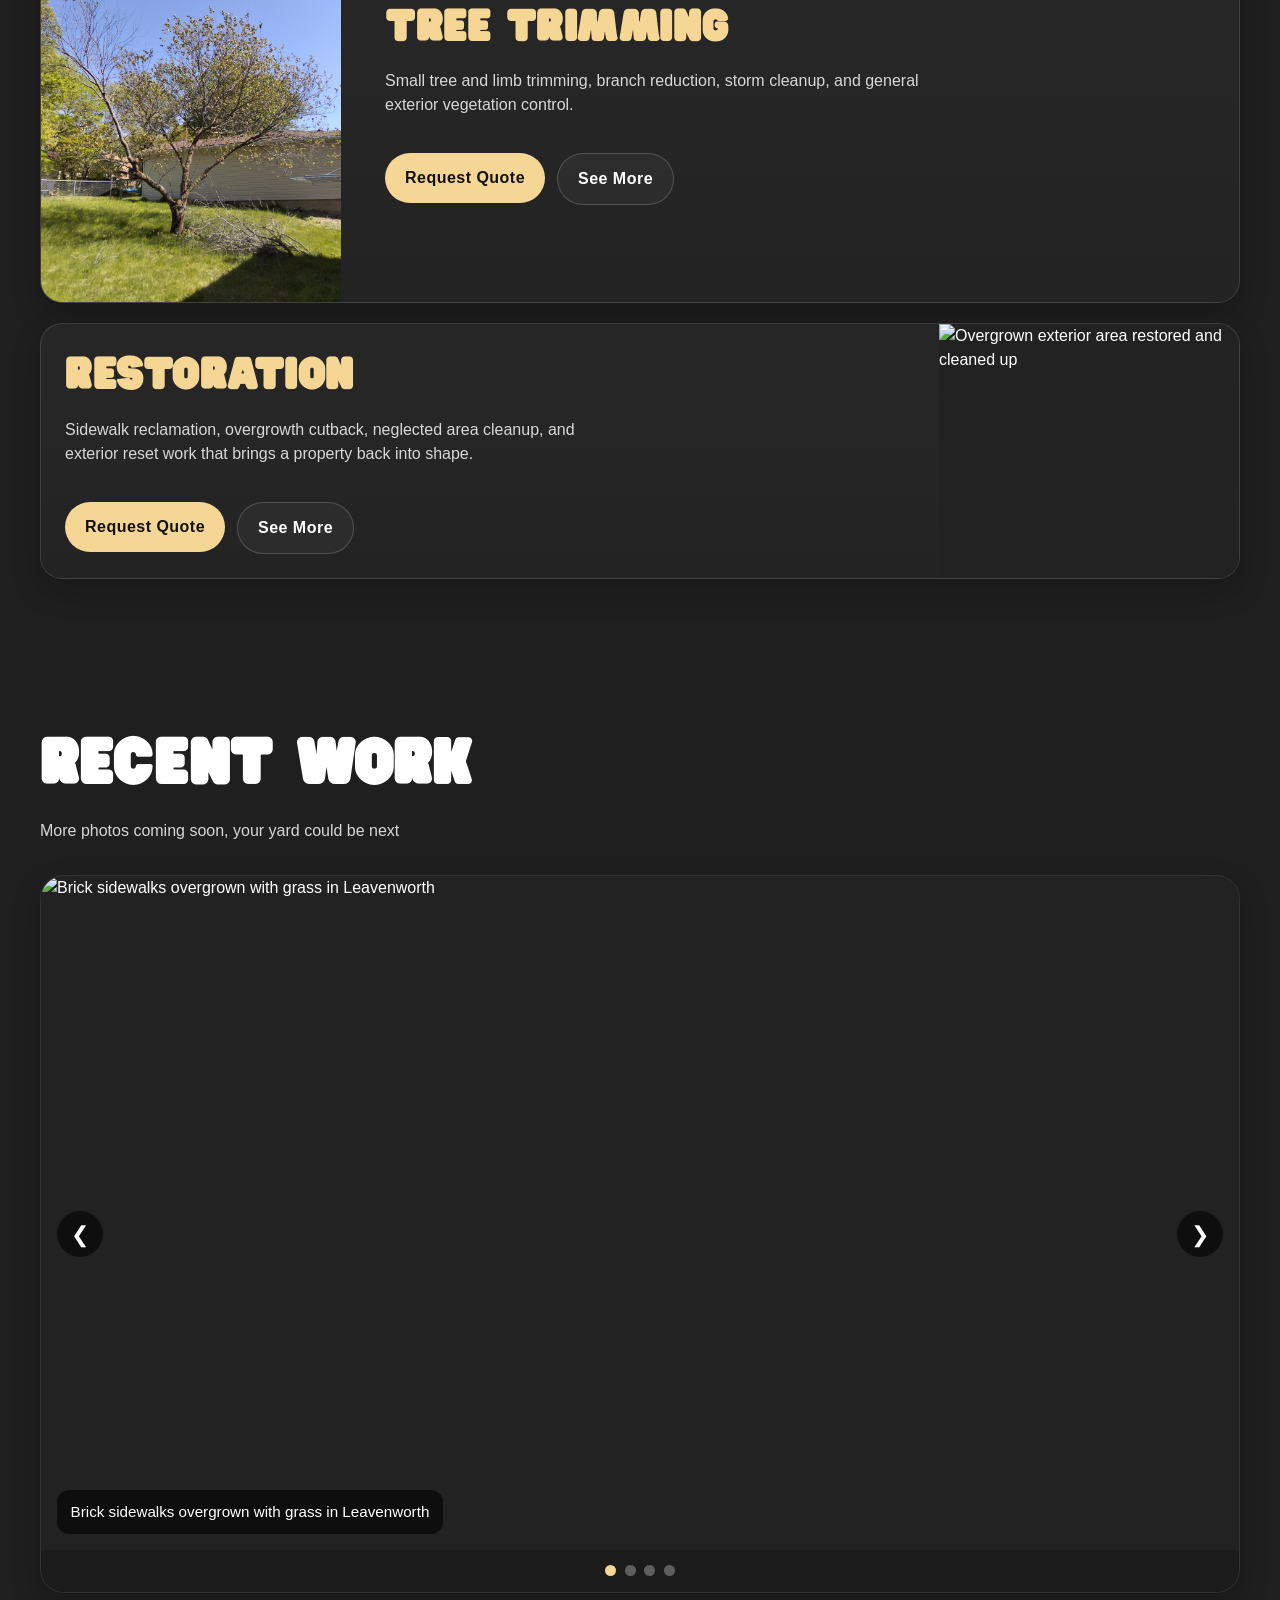
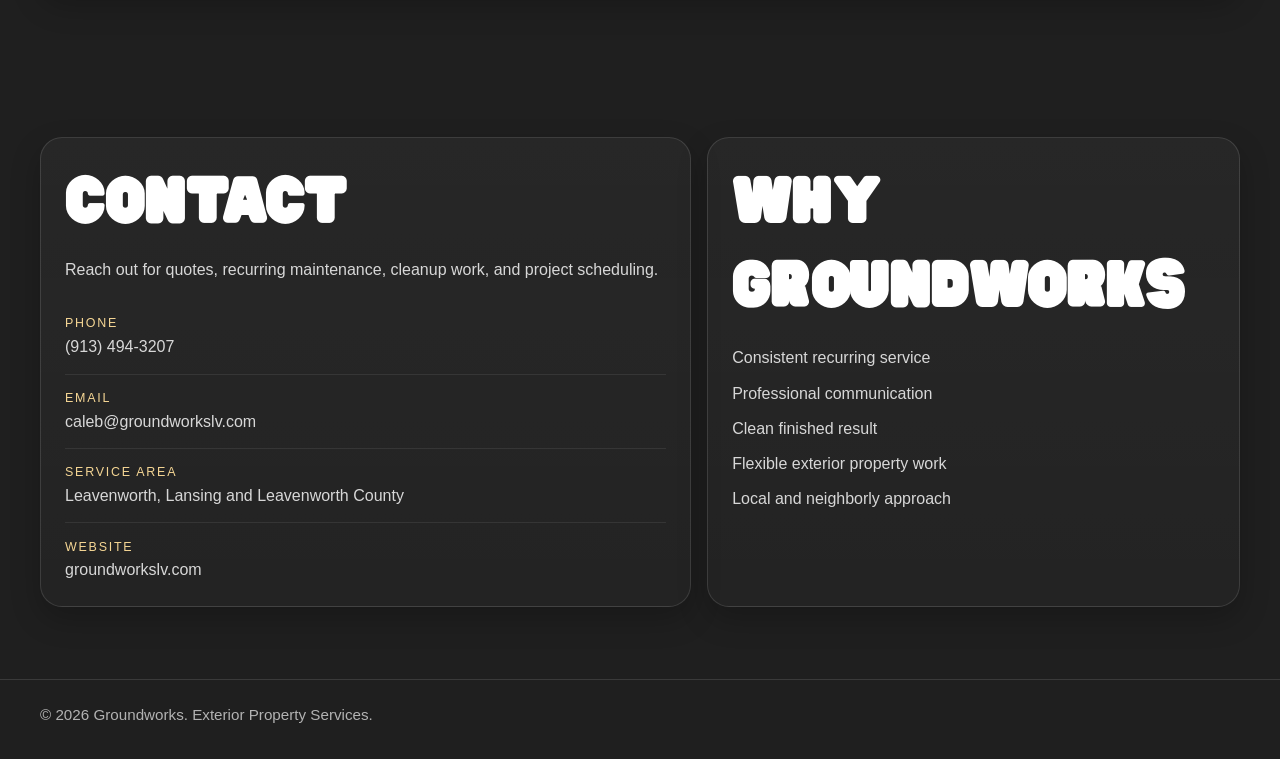
==== commit 6d981ab3: "changed to dev yellow" ====
--- a/index.html
+++ b/index.html
@@ -43,7 +43,7 @@
       --text: #ffffff;
       --text-soft: rgba(255, 255, 255, 0.82);
       --text-muted: rgba(255, 255, 255, 0.66);
-      --accent: #b1cf94;
+      --accent: #f5d694;
       --border: rgba(255, 255, 255, 0.12);
       --shadow: 0 12px 30px rgba(0, 0, 0, 0.22);
       --max-width: 1200px;
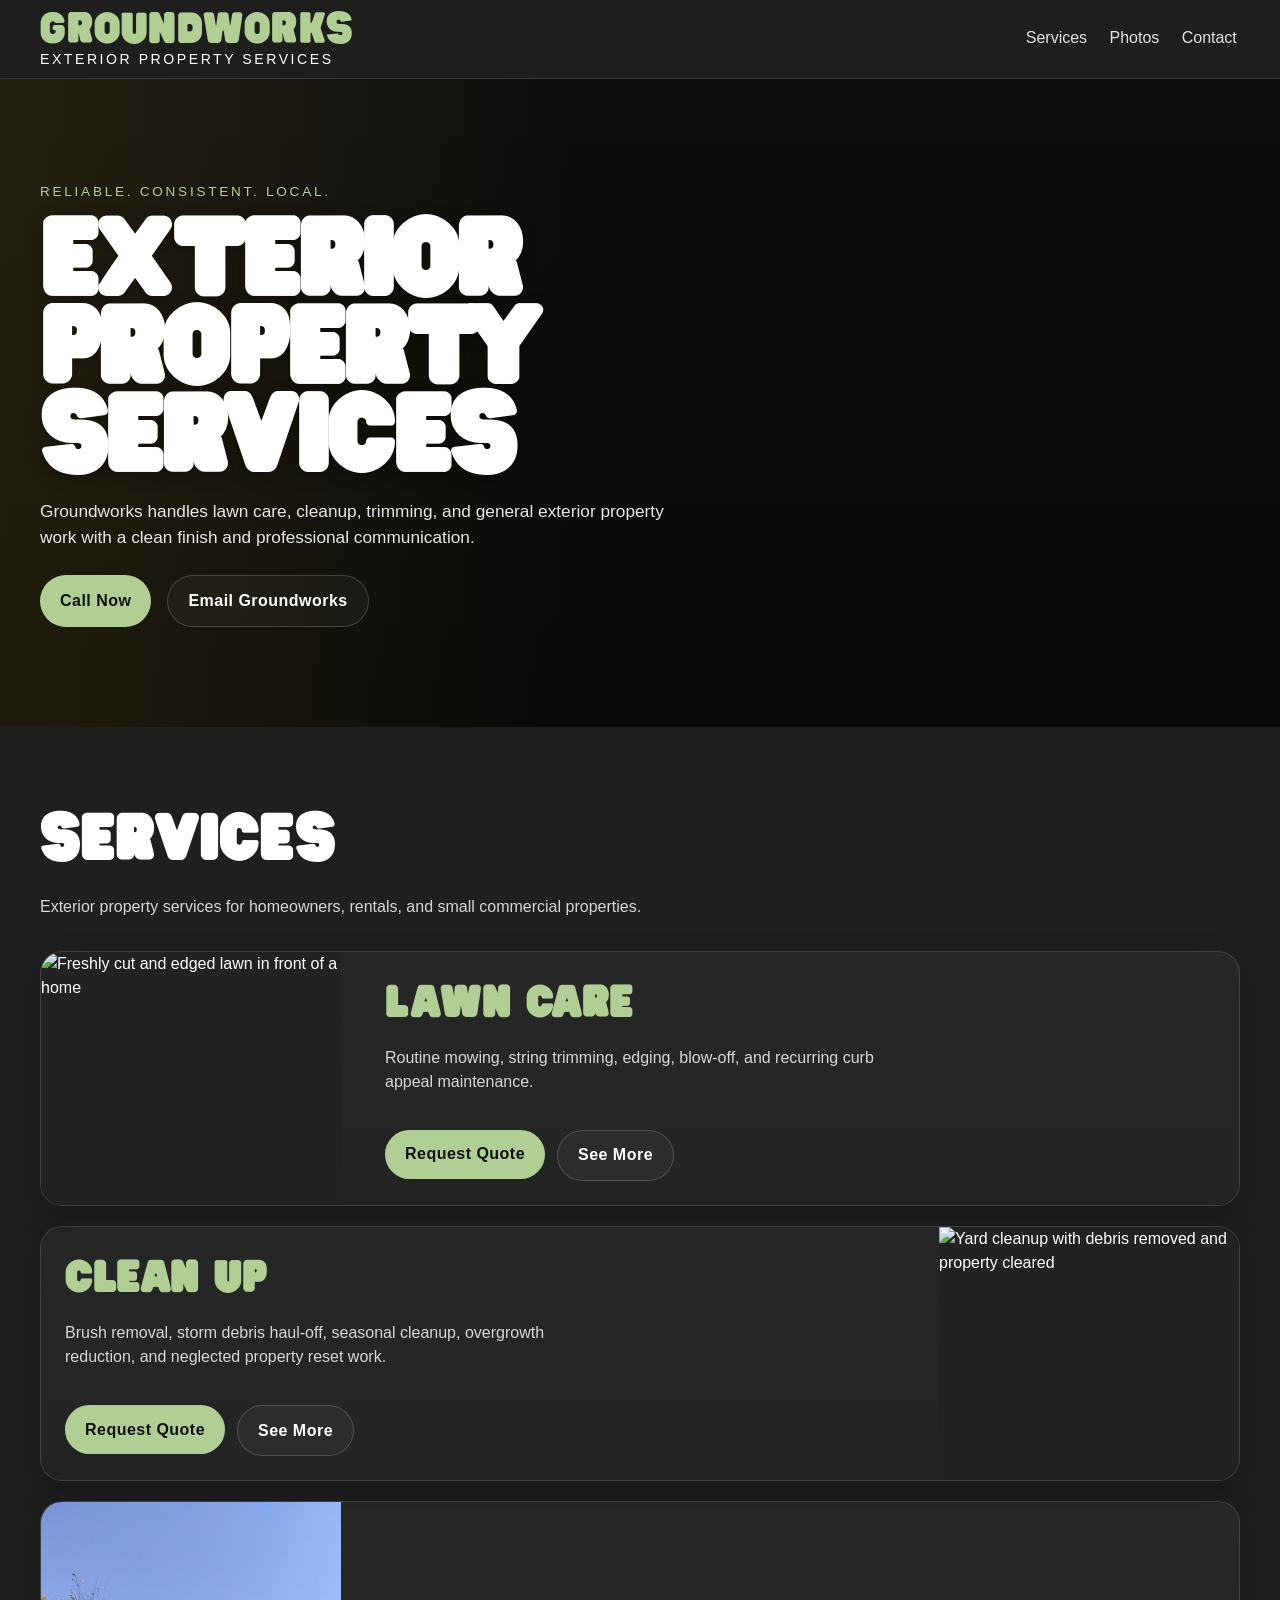
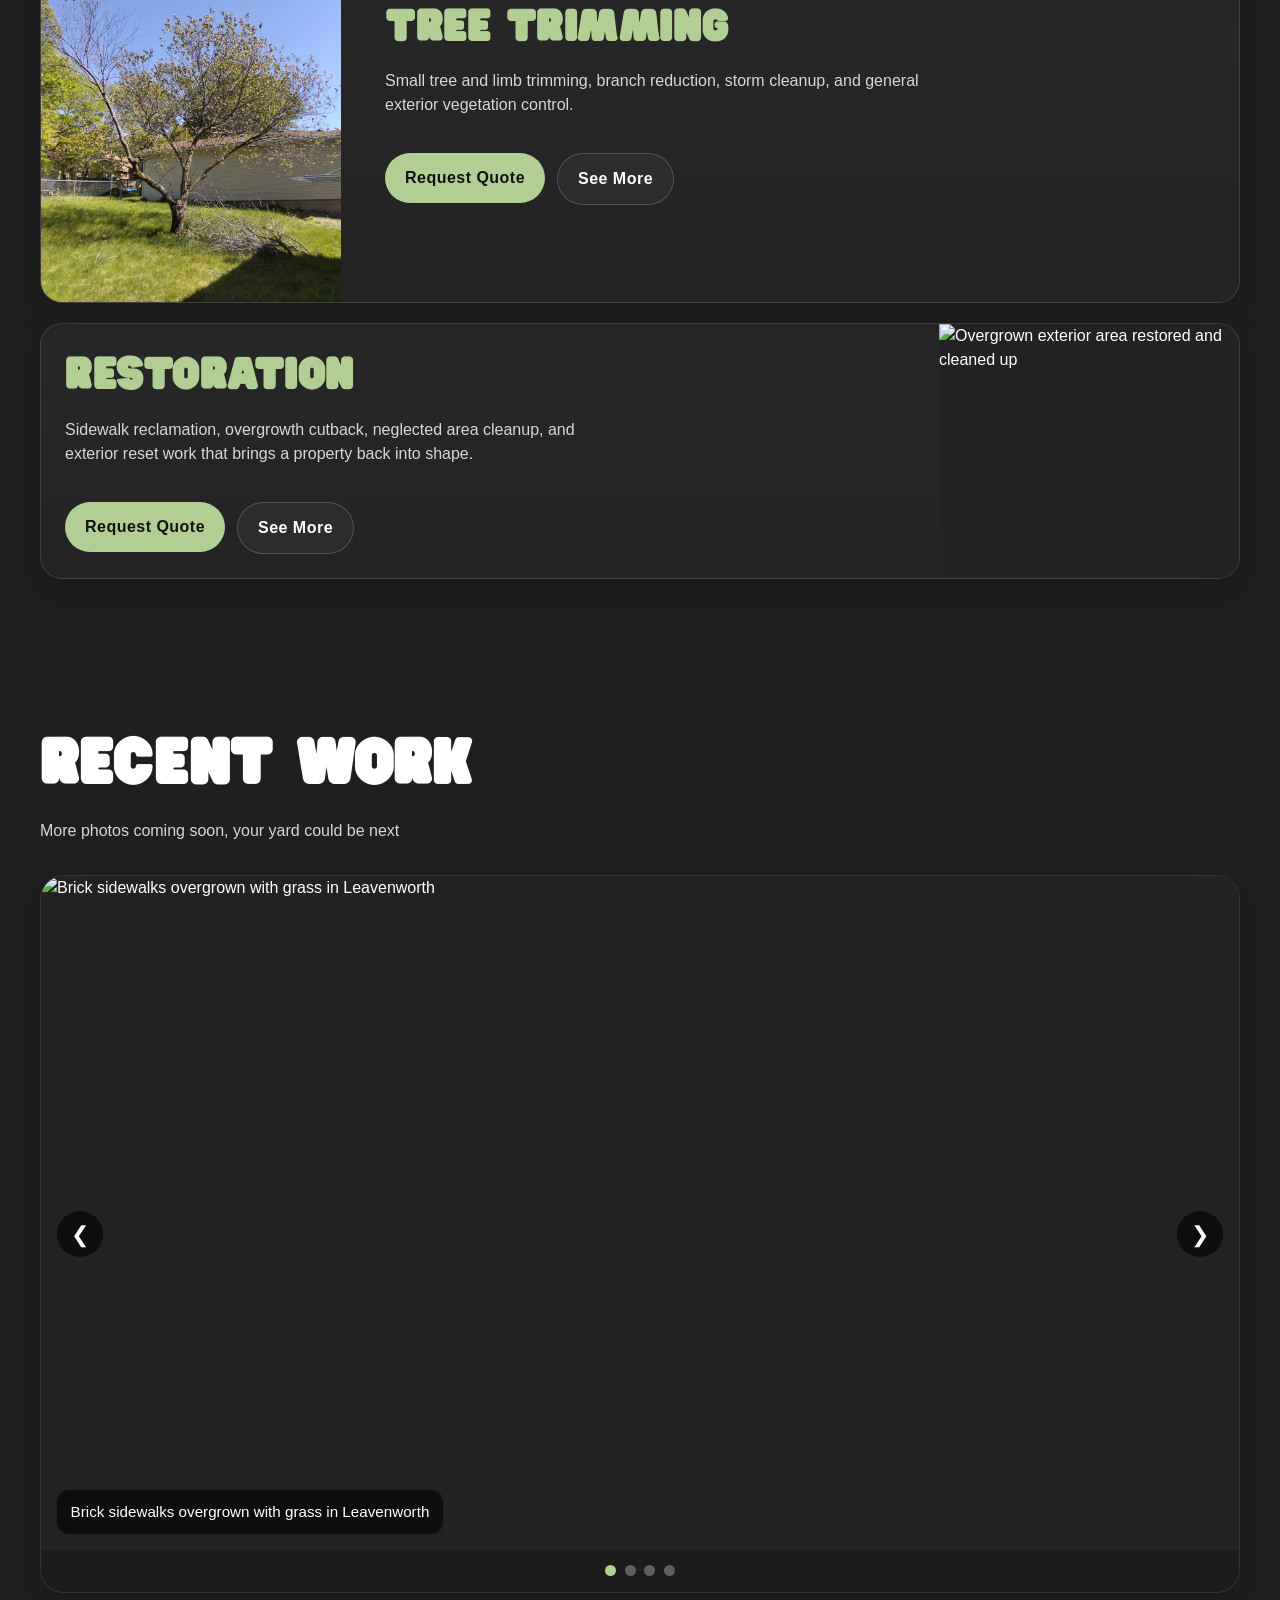
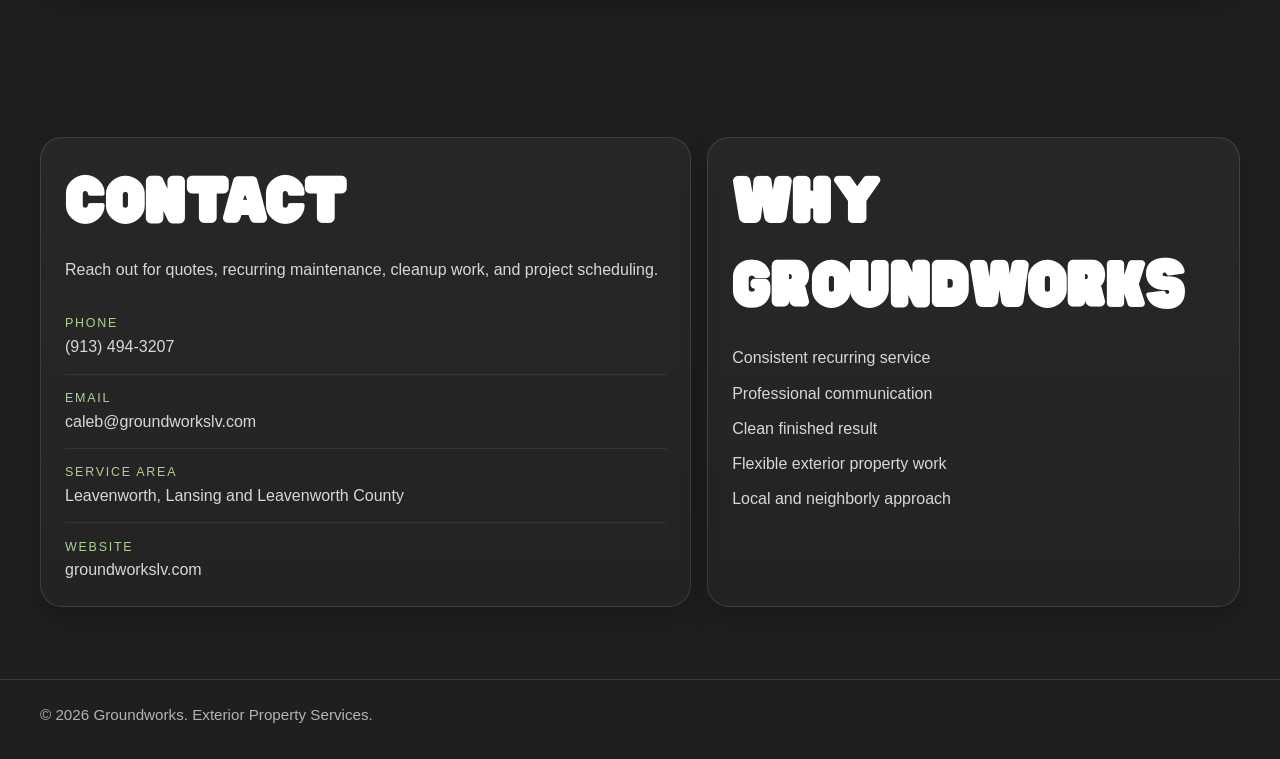
==== commit f3b03345: "added lawn care gallery pics + changed color" ====
--- a/index.html
+++ b/index.html
@@ -43,7 +43,7 @@
       --text: #ffffff;
       --text-soft: rgba(255, 255, 255, 0.82);
       --text-muted: rgba(255, 255, 255, 0.66);
-      --accent: #f5d694;
+      --accent: #b1cf94;
       --border: rgba(255, 255, 255, 0.12);
       --shadow: 0 12px 30px rgba(0, 0, 0, 0.22);
       --max-width: 1200px;
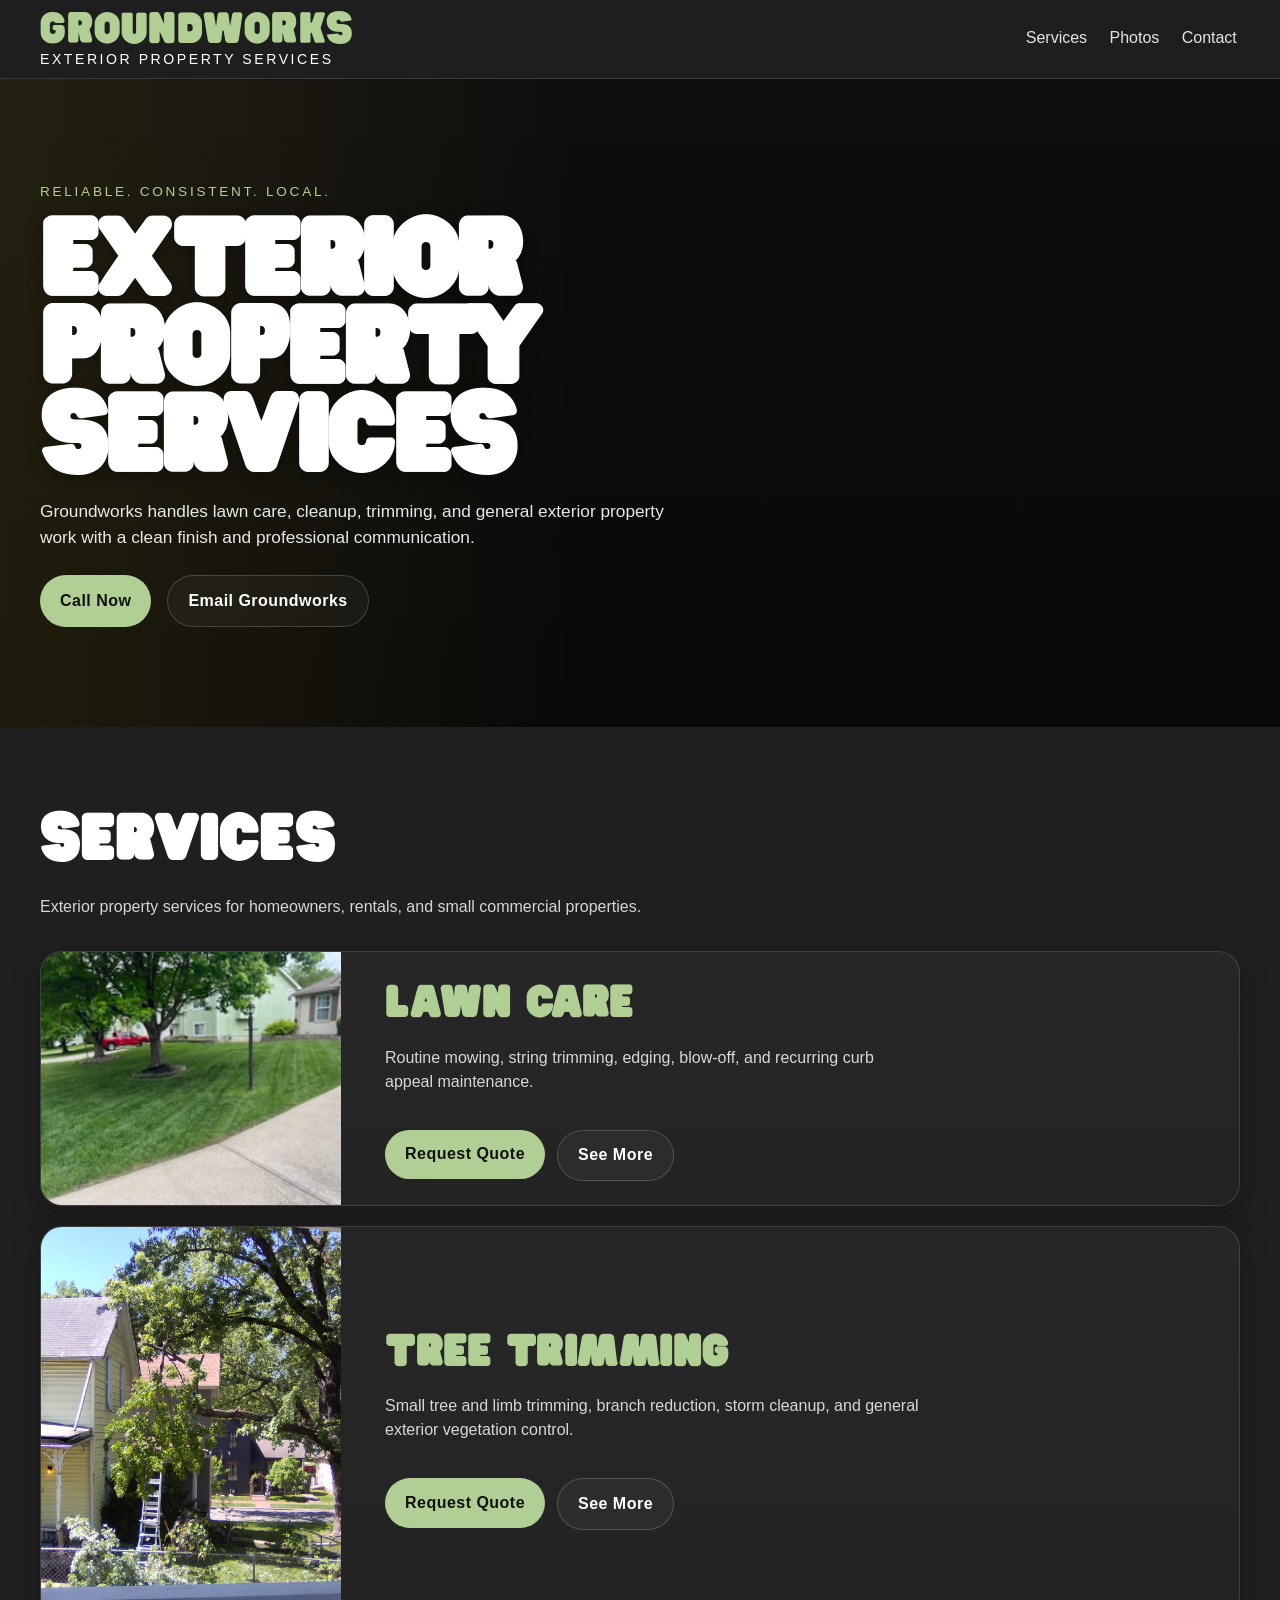
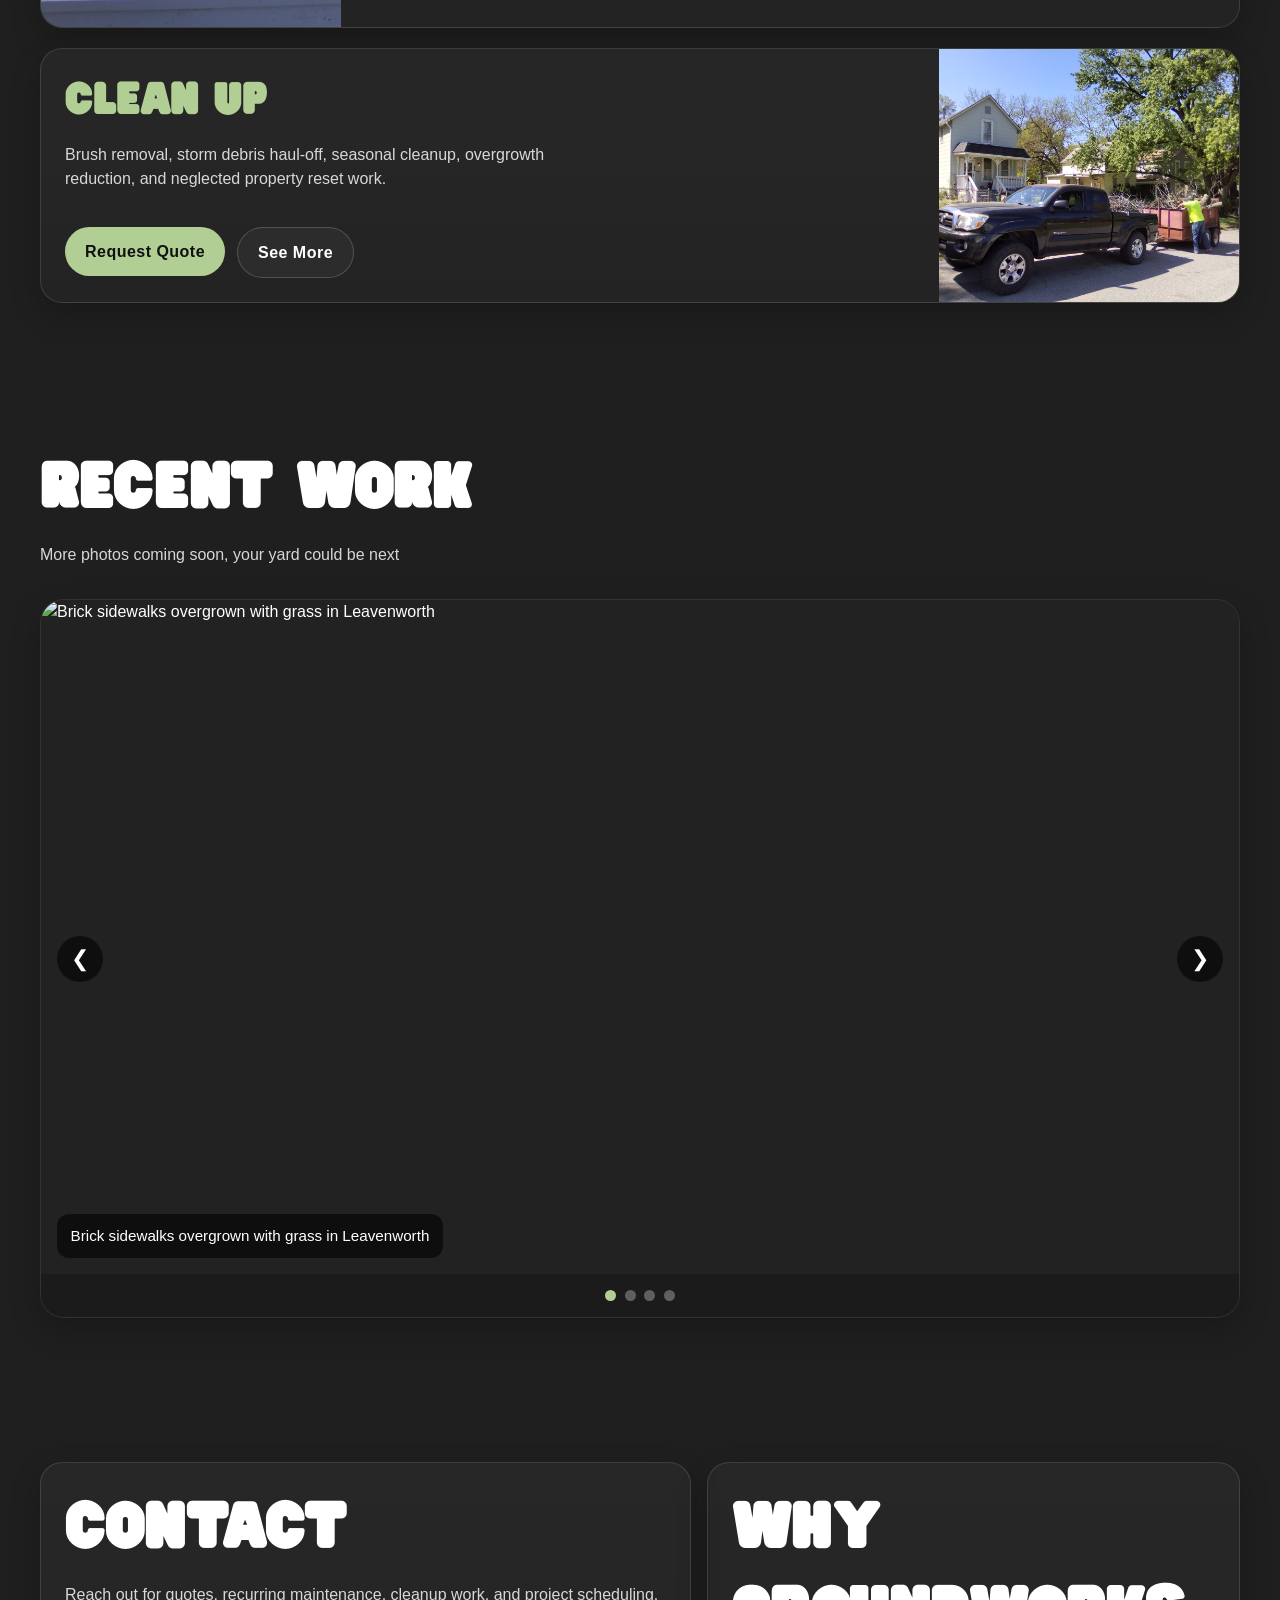
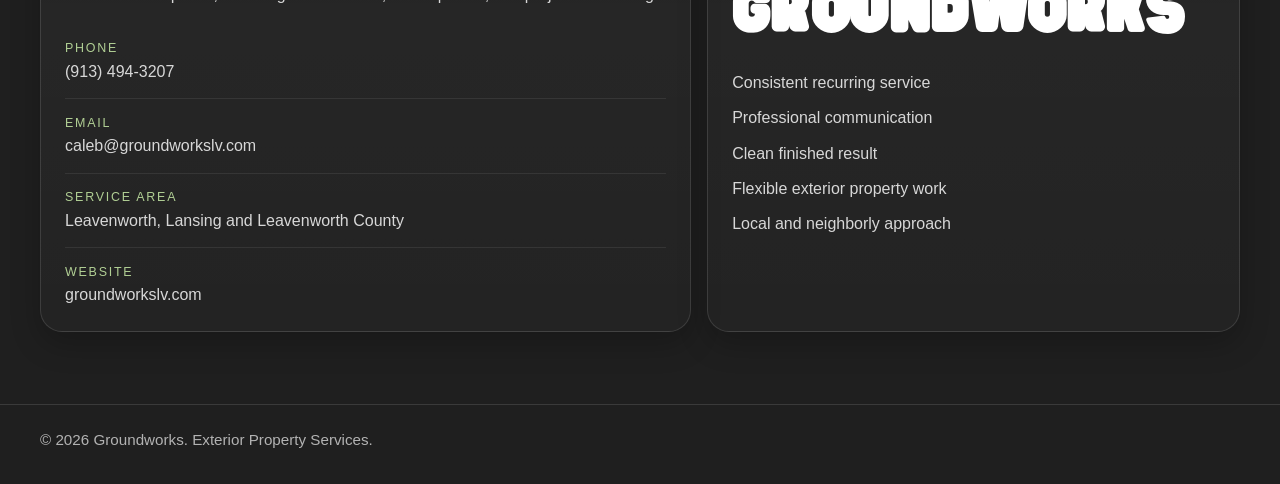
==== commit 17172270: "front page image updates" ====
--- a/index.html
+++ b/index.html
@@ -664,7 +664,7 @@
         <div class="services-stack">
           <article class="service-row">
             <div class="service-media">
-              <img src="images/IMG_0556.jpg" alt="Freshly cut and edged lawn in front of a home" />
+              <img src="images/IMG_4395.jpg" alt="Freshly cut and edged lawn in front of a home" />
             </div>
 
             <div class="service-content">
@@ -684,9 +684,31 @@
             </div>
           </article>
 
+          <article class="service-row">
+            <div class="service-media">
+              <img src="images/IMG_0662.jpg" alt="Tree limbs being trimmed" />
+            </div>
+
+            <div class="service-content">
+              <h3>Tree Trimming</h3>
+              <p>
+                Small tree and limb trimming, branch reduction, storm cleanup, and general exterior vegetation control.
+              </p>
+              <div class="service-actions">
+              <a class="btn btn-primary" href="quote.html">
+                Request Quote
+              </a>
+
+              <a class="btn btn-secondary" href="tree-trimming.html">
+                See More
+              </a>
+            </div>
+            </div>
+          </article>
+
           <article class="service-row service-row-reverse">
             <div class="service-media">
-              <img src="images/IMG_0481.jpg" alt="Yard cleanup with debris removed and property cleared" />
+              <img src="images/IMG_0569.jpg" alt="Yard cleanup with debris removed and property cleared" />
             </div>
 
             <div class="service-content">
@@ -706,49 +728,6 @@
             </div>
           </article>
 
-          <article class="service-row">
-            <div class="service-media">
-              <img src="images/IMG_0544.jpg" alt="Tree limbs being trimmed back from a yard" />
-            </div>
-
-            <div class="service-content">
-              <h3>Tree Trimming</h3>
-              <p>
-                Small tree and limb trimming, branch reduction, storm cleanup, and general exterior vegetation control.
-              </p>
-              <div class="service-actions">
-              <a class="btn btn-primary" href="quote.html">
-                Request Quote
-              </a>
-
-              <a class="btn btn-secondary" href="tree-trimming.html">
-                See More
-              </a>
-            </div>
-            </div>
-          </article>
-
-          <article class="service-row service-row-reverse">
-            <div class="service-media">
-              <img src="images/IMG_0559.jpg" alt="Overgrown exterior area restored and cleaned up" />
-            </div>
-
-            <div class="service-content">
-              <h3>Restoration</h3>
-              <p>
-                Sidewalk reclamation, overgrowth cutback, neglected area cleanup, and exterior reset work that brings a property back into shape.
-              </p>
-                        <div class="service-actions">
-              <a class="btn btn-primary" href="quote.html">
-                Request Quote
-              </a>
-
-              <a class="btn btn-secondary" href="restoration.html">
-                See More
-              </a>
-            </div>
-            </div>
-          </article>
         </div>
       </div>
     </section>
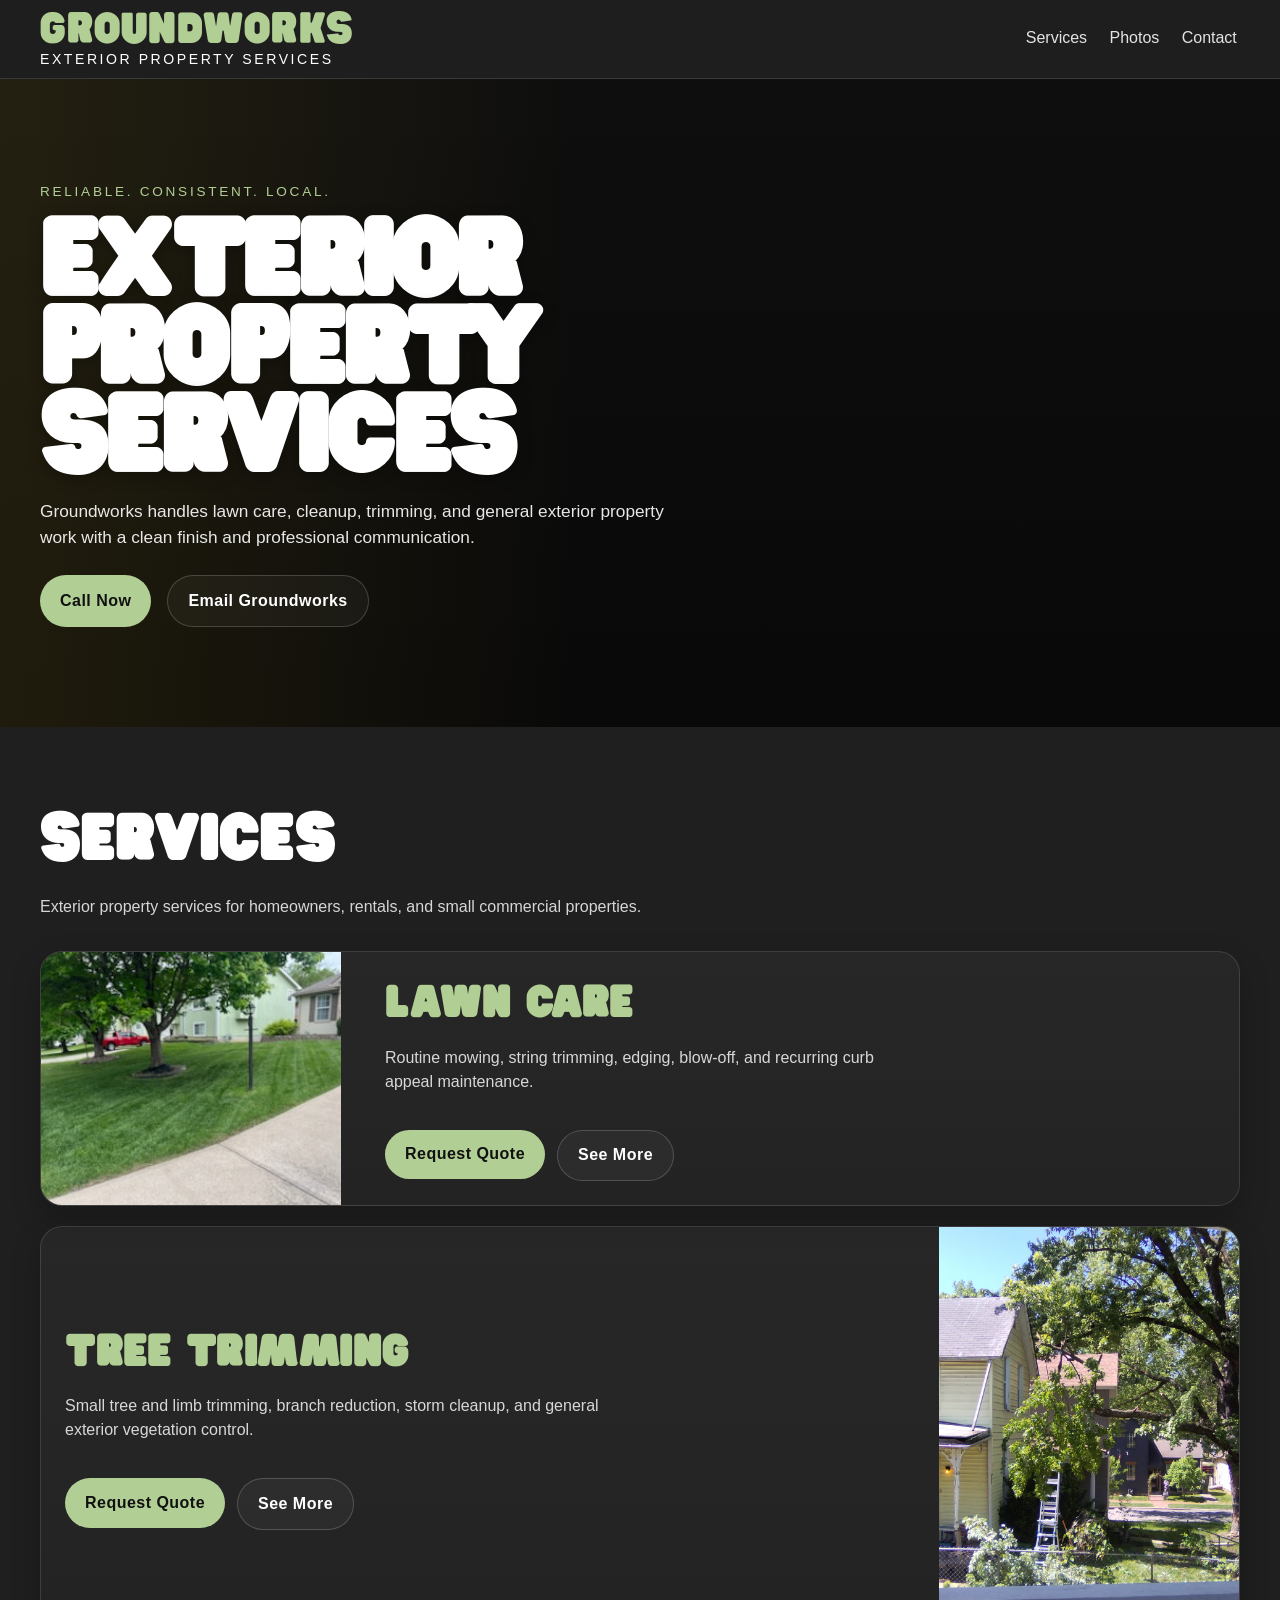
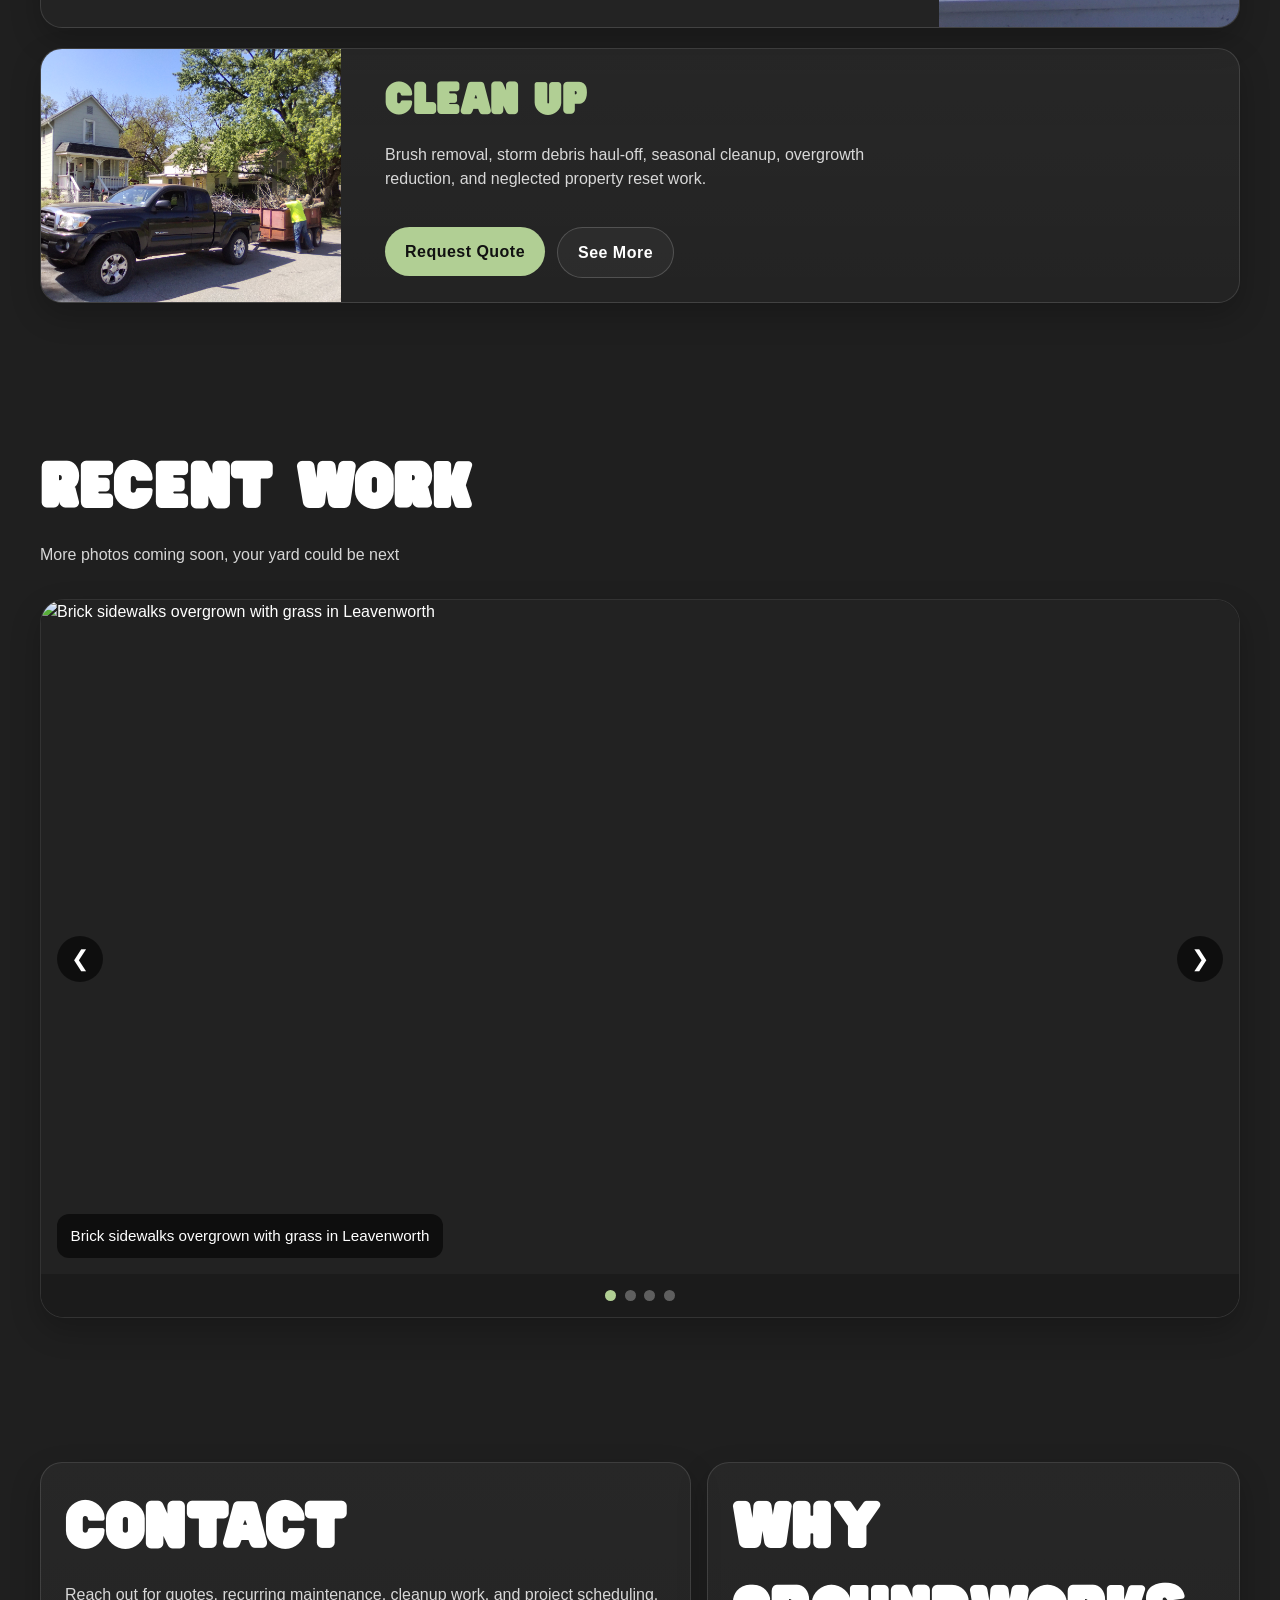
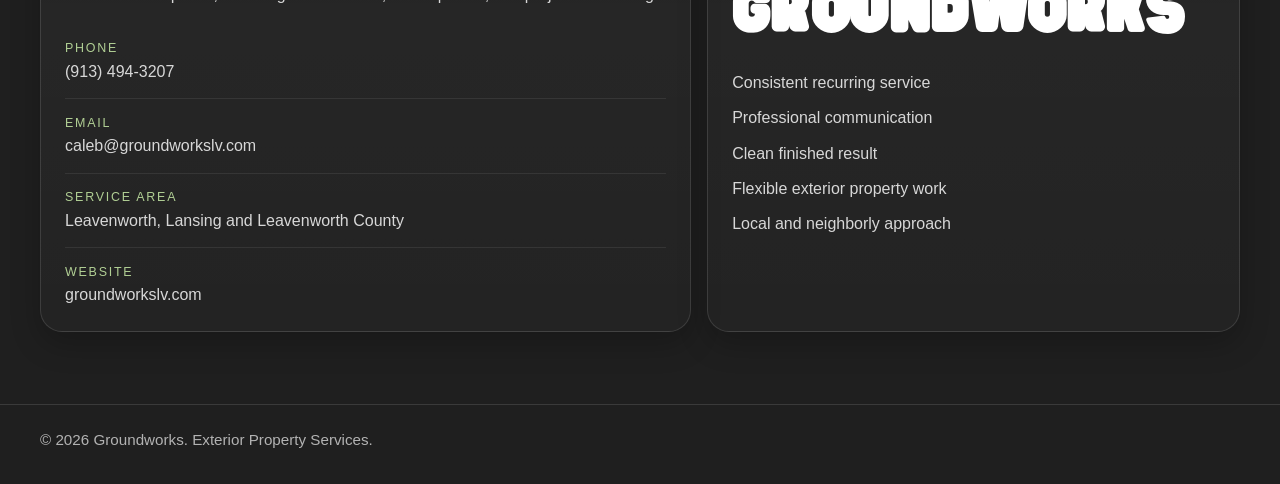
==== commit 27d56e92: "flipped tree trimming and clean up service rows" ====
--- a/index.html
+++ b/index.html
@@ -684,7 +684,7 @@
             </div>
           </article>
 
-          <article class="service-row">
+          <article class="service-row service-row-reverse">
             <div class="service-media">
               <img src="images/IMG_0662.jpg" alt="Tree limbs being trimmed" />
             </div>
@@ -706,7 +706,7 @@
             </div>
           </article>
 
-          <article class="service-row service-row-reverse">
+          <article class="service-row">
             <div class="service-media">
               <img src="images/IMG_0569.jpg" alt="Yard cleanup with debris removed and property cleared" />
             </div>
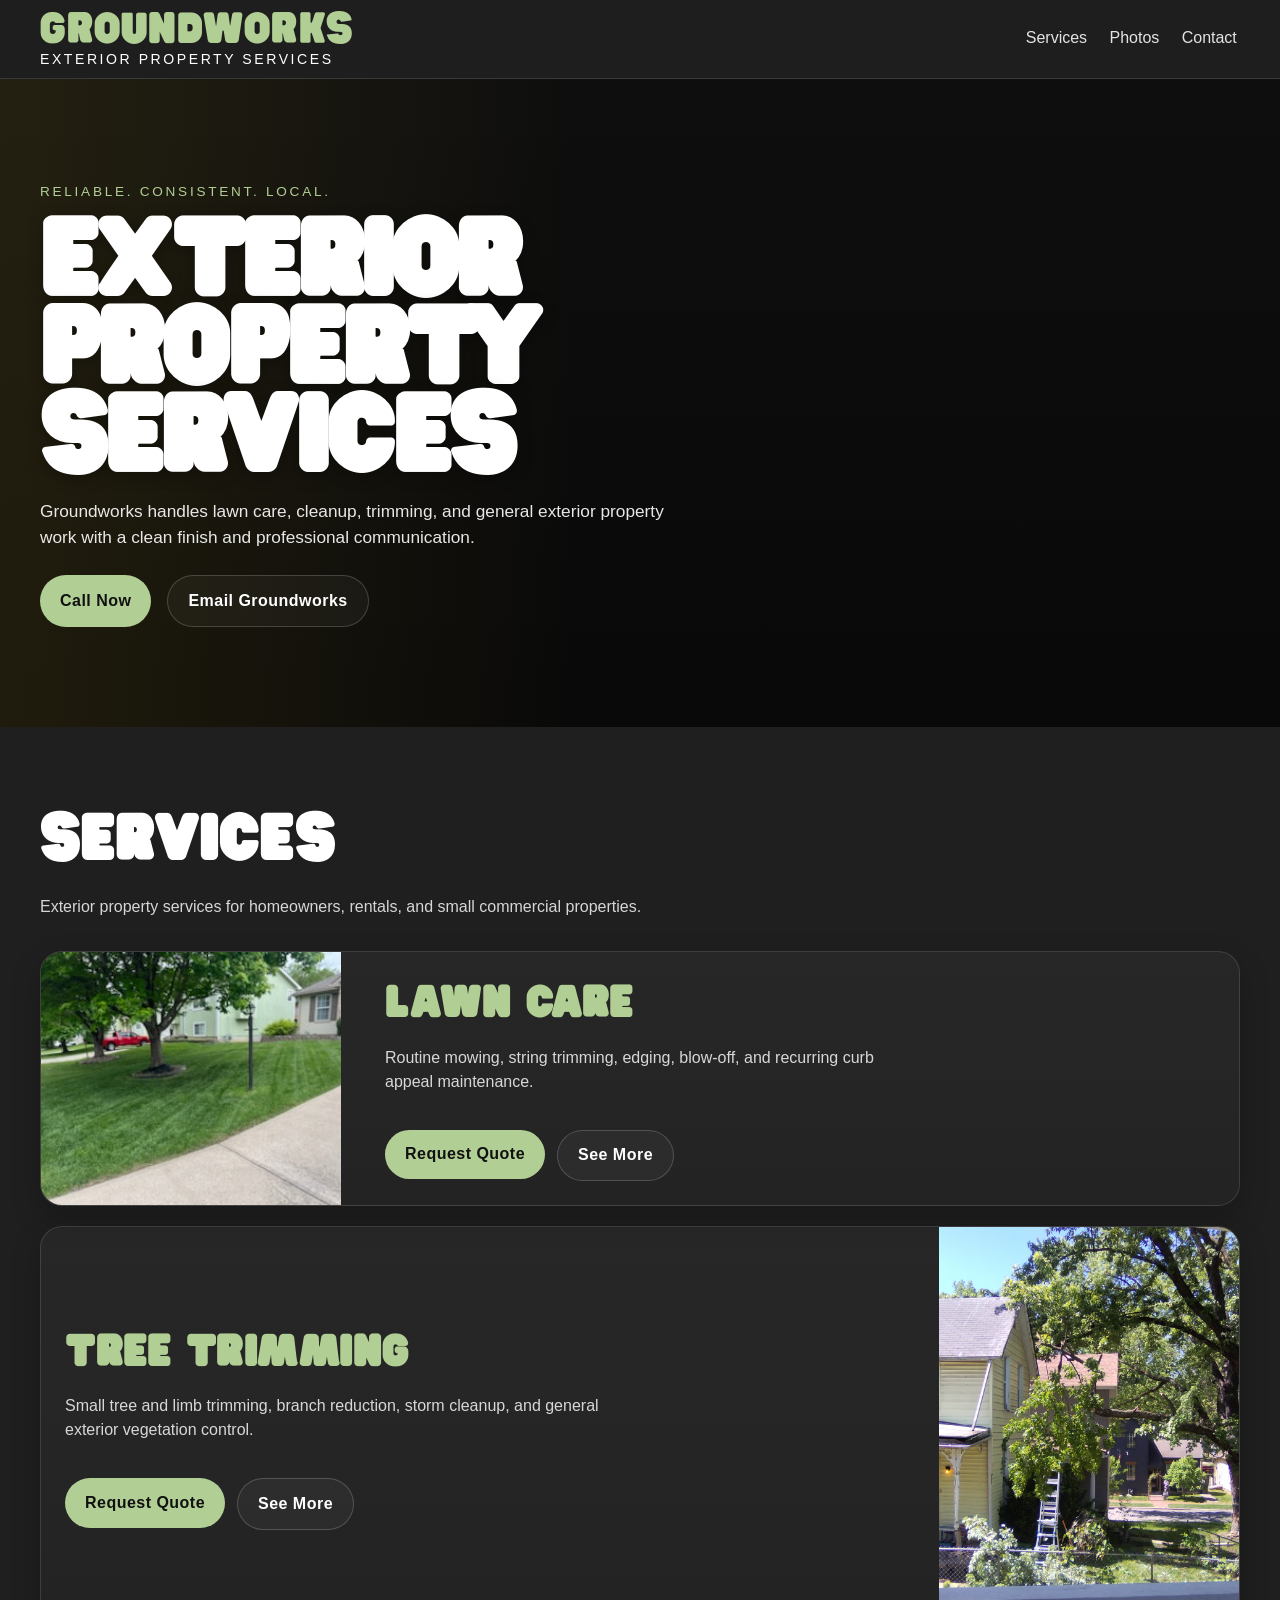
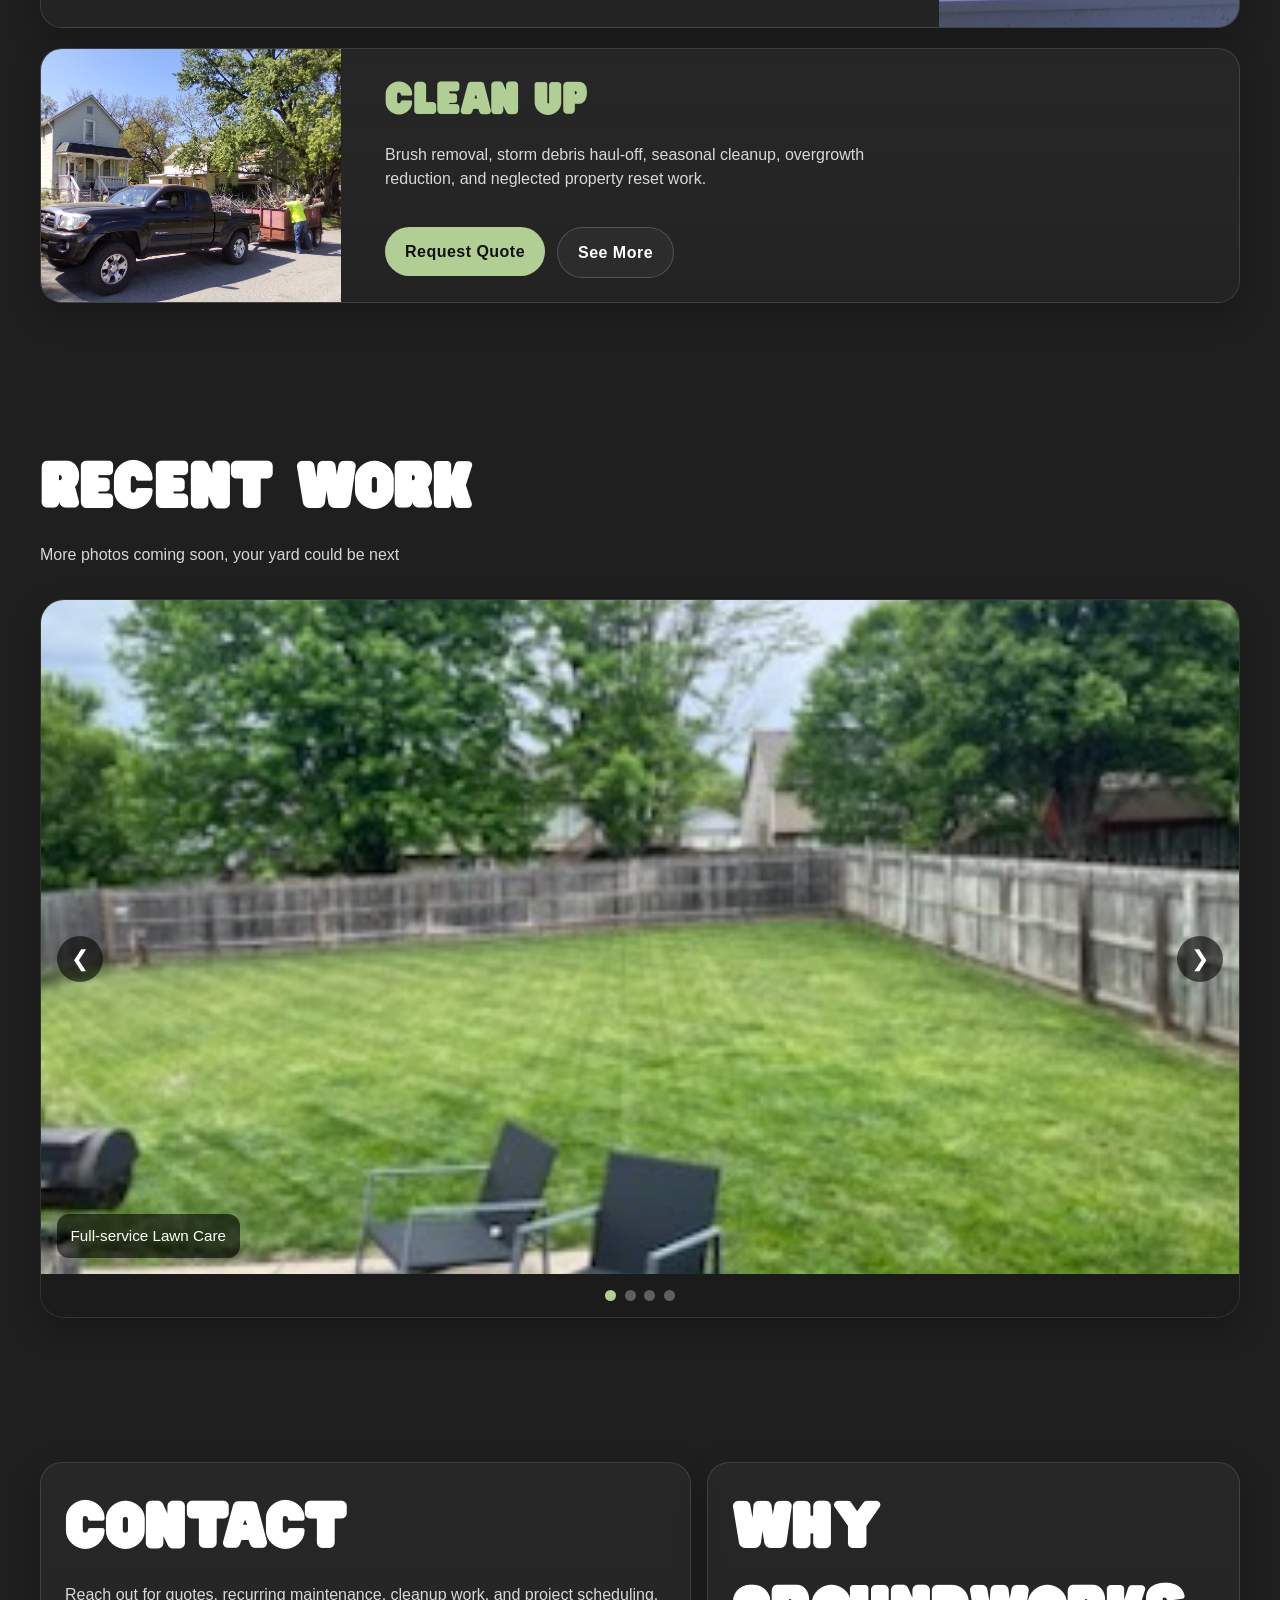
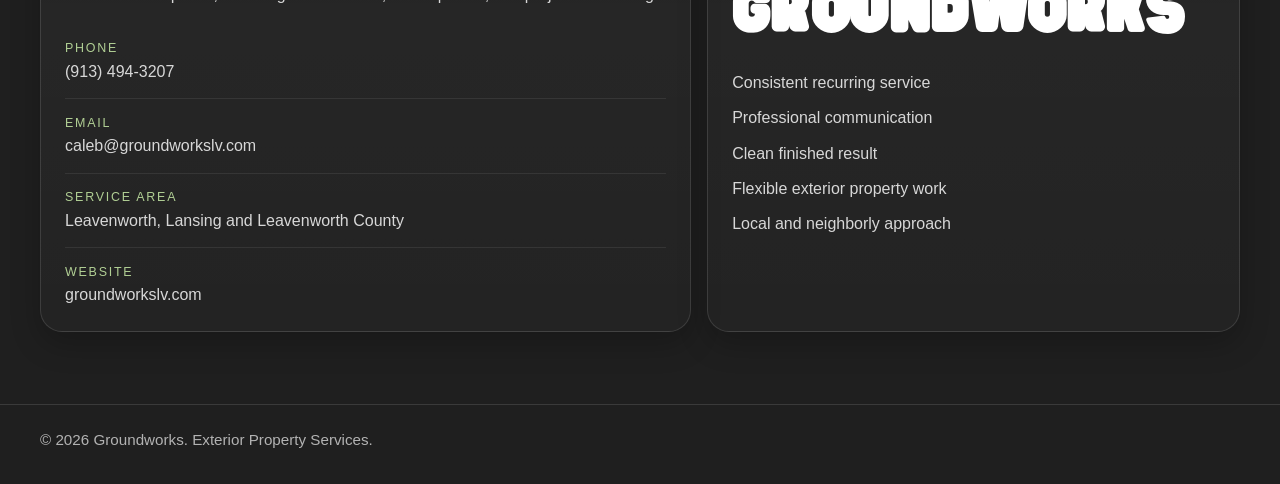
==== commit d03847ff: "update homepage" ====
--- a/index.html
+++ b/index.html
@@ -749,24 +749,50 @@
           <button class="carousel-btn prev" type="button" aria-label="Previous photo">&#10094;</button>
 
           <div class="carousel-track">
+            
             <div class="slide">
-              <img src="images/100_0237.JPG" alt="Brick sidewalks overgrown with grass in Leavenworth" />
-              <div class="slide-caption">Brick sidewalks overgrown with grass in Leavenworth</div>
+              <img src="images/IMG_4391.jpg" alt="" />
+              <div class="slide-caption">Full-service Lawn Care</div>
             </div>
 
             <div class="slide">
-              <img src="images/IMG_0558.jpg" alt="Brick sidewalks now trimmed and edged clean" />
-              <div class="slide-caption">Sidewalk reclamation - Work in Progress</div>
+              <img src="images/IMG_4392.jpg" alt="" />
+              <div class="slide-caption">Full-service Lawn Care</div>
             </div>
 
             <div class="slide">
-              <img src="images/100_0317.JPG" alt="A 1000lb branch from an oak tree, on top of a smashed mailbox in a front yard of a house" />
-              <div class="slide-caption">Fallen branches after storms can be a nuisance - wood's pretty heavy</div>
+              <img src="images/IMG_4393.jpg" alt="" />
+              <div class="slide-caption">Full-service Lawn Care</div>
             </div>
 
             <div class="slide">
-              <img src="images/IMG_0437.jpg" alt="The branch all chopped up seperated into piles by the curb" />
-              <div class="slide-caption">Brush removal and property cleanup</div>
+              <img src="images/IMG_4394.jpg" alt="" />
+              <div class="slide-caption">Full-service Lawn Care</div>
+            </div>
+
+            <div class="slide">
+              <img src="images/IMG_4395.jpg" alt="" />
+              <div class="slide-caption">Full-service Lawn Care</div>
+            </div>
+
+            <div class="slide">
+              <img src="images/IMG_4396.jpg" alt="" />
+              <div class="slide-caption">Full-service Lawn Care</div>
+            </div>
+
+            <div class="slide">
+              <img src="images/IMG_4397.jpg" alt="" />
+              <div class="slide-caption">Full-service Lawn Care</div>
+            </div>
+
+            <div class="slide">
+              <img src="images/IMG_0559.jpg" alt="" />
+              <div class="slide-caption">Full-service Lawn Care</div>
+            </div>
+
+            <div class="slide">
+              <img src="images/IMG_0898.jpg" alt="" />
+              <div class="slide-caption">Full-service Lawn Care</div>
             </div>
 
 
